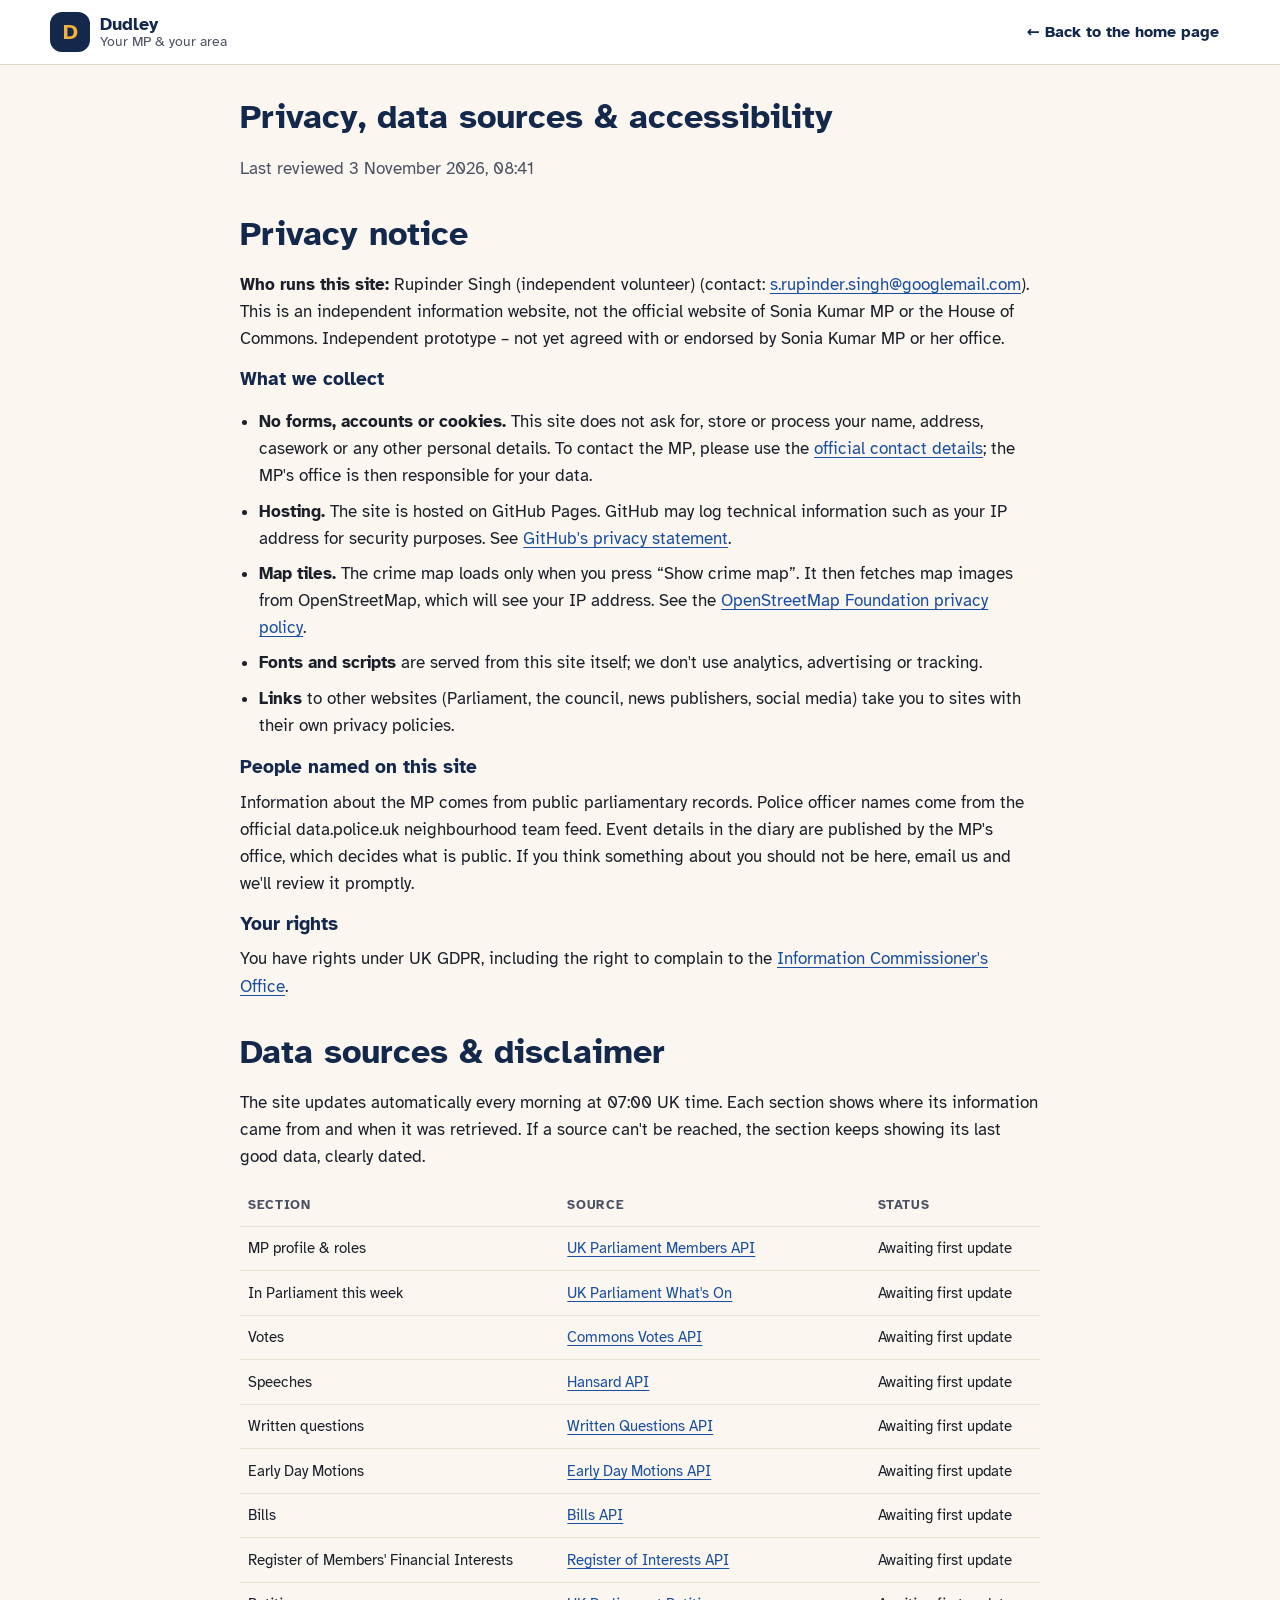
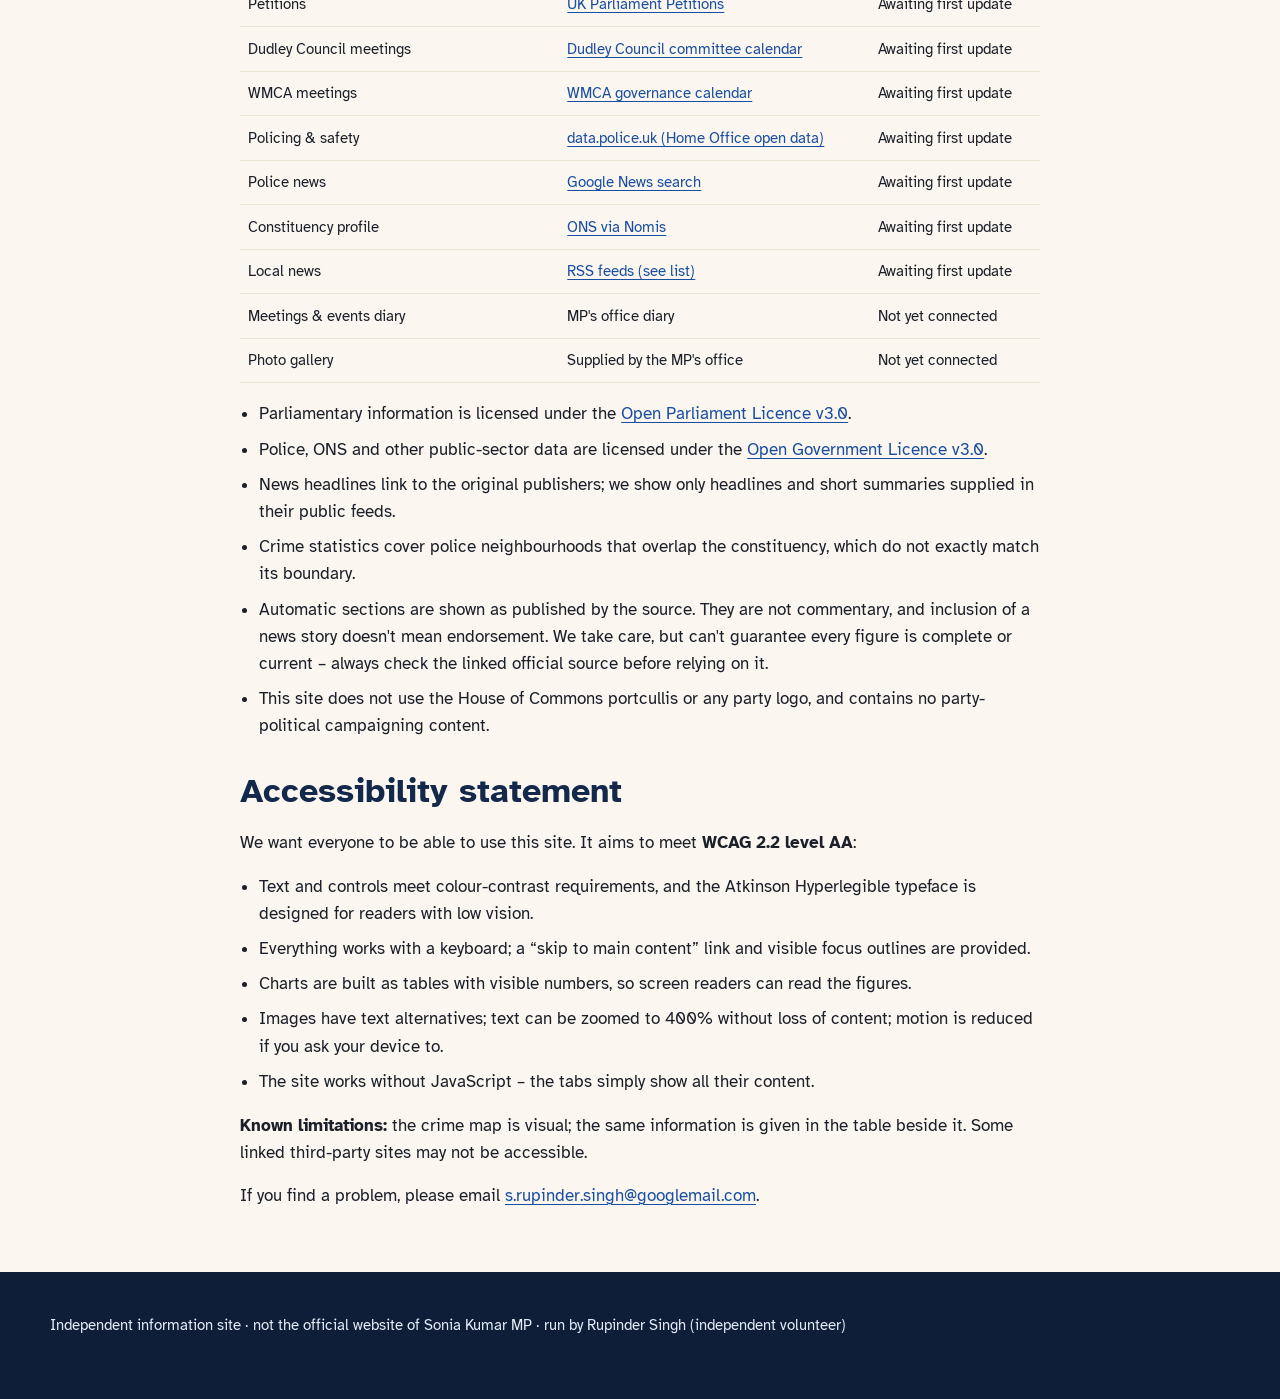
==== privacy.html @ 522f6e14 "Daily update 2026-11-03 08:41 GMT" ====
<!DOCTYPE html>
<html lang="en-GB">
<head>
<meta charset="utf-8">
<meta name="viewport" content="width=device-width, initial-scale=1">
<title>Privacy, data sources &amp; accessibility – Dudley MP Info</title>
<link rel="icon" href="assets/img/favicon.svg" type="image/svg+xml">
<link rel="stylesheet" href="assets/css/site.css">
</head>
<body>
<svg xmlns="http://www.w3.org/2000/svg" style="display:none">
  <symbol id="i-info" viewBox="0 0 24 24"><g fill="none" stroke="currentColor" stroke-width="2" stroke-linecap="round"><circle cx="12" cy="12" r="9"/><path d="M12 11v6M12 7.5v.01"/></g></symbol>
  <symbol id="i-clock" viewBox="0 0 24 24"><g fill="none" stroke="currentColor" stroke-width="2" stroke-linecap="round"><circle cx="12" cy="12" r="9"/><path d="M12 7v5l3 2"/></g></symbol>
  <symbol id="i-alert" viewBox="0 0 24 24"><g fill="none" stroke="currentColor" stroke-width="2" stroke-linecap="round" stroke-linejoin="round"><path d="M12 3 2 20h20L12 3z"/><path d="M12 10v4M12 17v.01"/></g></symbol>
  <symbol id="i-home" viewBox="0 0 24 24"><g fill="none" stroke="currentColor" stroke-width="2" stroke-linecap="round" stroke-linejoin="round"><path d="M3 11 12 4l9 7"/><path d="M5 10v10h14V10"/><path d="M10 20v-5h4v5"/></g></symbol>
  <symbol id="i-heart" viewBox="0 0 24 24"><path fill="none" stroke="currentColor" stroke-width="2" stroke-linejoin="round" d="M12 20s-7-4.4-9-9a4.8 4.8 0 0 1 9-3 4.8 4.8 0 0 1 9 3c-2 4.6-9 9-9 9z"/></symbol>
  <symbol id="i-pound" viewBox="0 0 24 24"><g fill="none" stroke="currentColor" stroke-width="2" stroke-linecap="round" stroke-linejoin="round"><path d="M16 6.5A4 4 0 0 0 9 9v10M6 19h12M6 13h8"/></g></symbol>
  <symbol id="i-people" viewBox="0 0 24 24"><g fill="none" stroke="currentColor" stroke-width="2" stroke-linecap="round"><circle cx="9" cy="8" r="3.2"/><path d="M3 20c0-3.3 2.7-6 6-6s6 2.7 6 6"/><circle cx="17" cy="9" r="2.5"/><path d="M16.5 14c2.6.3 4.5 2.6 4.5 5.5"/></g></symbol>
  <symbol id="i-calendar" viewBox="0 0 24 24"><g fill="none" stroke="currentColor" stroke-width="2" stroke-linecap="round"><rect x="3.5" y="5" width="17" height="15" rx="2"/><path d="M3.5 10h17M8 3v4M16 3v4"/></g></symbol>
  <symbol id="i-ticket" viewBox="0 0 24 24"><g fill="none" stroke="currentColor" stroke-width="2" stroke-linejoin="round"><path d="M3 8a2 2 0 0 0 0 4v0a2 2 0 0 1 0 4v2h18v-2a2 2 0 0 1 0-4 2 2 0 0 1 0-4V6H3z"/><path d="M14 6v12" stroke-dasharray="2 2"/></g></symbol>
  <symbol id="i-museum" viewBox="0 0 24 24"><g fill="none" stroke="currentColor" stroke-width="2" stroke-linecap="round" stroke-linejoin="round"><path d="M3 9 12 4l9 5M5 9v9M9.5 9v9M14.5 9v9M19 9v9M3 20h18"/></g></symbol>
  <symbol id="i-tree" viewBox="0 0 24 24"><g fill="none" stroke="currentColor" stroke-width="2" stroke-linecap="round" stroke-linejoin="round"><path d="M12 21v-6M7 15h10l-3-4h2l-4-7-4 7h2z"/></g></symbol>
  <symbol id="i-phone" viewBox="0 0 24 24"><path fill="none" stroke="currentColor" stroke-width="2" stroke-linejoin="round" d="M5 4h4l2 5-2.5 1.5a11 11 0 0 0 5 5L15 13l5 2v4a2 2 0 0 1-2 2A16 16 0 0 1 3 6a2 2 0 0 1 2-2z"/></symbol>
  <symbol id="i-mail" viewBox="0 0 24 24"><g fill="none" stroke="currentColor" stroke-width="2" stroke-linejoin="round"><rect x="3" y="5" width="18" height="14" rx="2"/><path d="m3.5 6.5 8.5 7 8.5-7"/></g></symbol>
  <symbol id="i-pin" viewBox="0 0 24 24"><g fill="none" stroke="currentColor" stroke-width="2"><path d="M12 21s-7-6.2-7-11.5a7 7 0 0 1 14 0C19 14.8 12 21 12 21z"/><circle cx="12" cy="9.5" r="2.5"/></g></symbol>
  <symbol id="i-vote" viewBox="0 0 24 24"><g fill="none" stroke="currentColor" stroke-width="2" stroke-linecap="round" stroke-linejoin="round"><path d="M4 14h16v6H4z"/><path d="M8 14V5h8v9M10 9l1.5 1.5L14 8"/></g></symbol>
  <symbol id="i-mic" viewBox="0 0 24 24"><g fill="none" stroke="currentColor" stroke-width="2" stroke-linecap="round"><rect x="9" y="3" width="6" height="11" rx="3"/><path d="M5 11a7 7 0 0 0 14 0M12 18v3"/></g></symbol>
  <symbol id="i-question" viewBox="0 0 24 24"><g fill="none" stroke="currentColor" stroke-width="2" stroke-linecap="round"><path d="M4 5h16v11H9l-5 4z" stroke-linejoin="round"/><path d="M10 8.5a2 2 0 1 1 2.5 2c-.4.2-.5.5-.5 1M12 13.5v.01"/></g></symbol>
  <symbol id="i-scroll" viewBox="0 0 24 24"><g fill="none" stroke="currentColor" stroke-width="2" stroke-linecap="round" stroke-linejoin="round"><path d="M7 4h11v13a3 3 0 0 1-3 3H6a2 2 0 0 1-2-2v-2h11v2"/><path d="M10 8h5M10 12h5"/></g></symbol>
  <symbol id="i-scale" viewBox="0 0 24 24"><g fill="none" stroke="currentColor" stroke-width="2" stroke-linecap="round" stroke-linejoin="round"><path d="M12 4v16M7 20h10M5 7h14M5 7l-3 6a3 3 0 0 0 6 0zM19 7l-3 6a3 3 0 0 0 6 0z"/></g></symbol>
  <symbol id="i-petition" viewBox="0 0 24 24"><g fill="none" stroke="currentColor" stroke-width="2" stroke-linecap="round" stroke-linejoin="round"><path d="M6 3h9l4 4v14H6z"/><path d="M9 11h7M9 15h4M14 3v4h4"/></g></symbol>
  <symbol id="i-building" viewBox="0 0 24 24"><g fill="none" stroke="currentColor" stroke-width="2" stroke-linecap="round" stroke-linejoin="round"><path d="M4 21V8l8-4 8 4v13M2 21h20M9 21v-5h6v5M8 11h.01M12 11h.01M16 11h.01"/></g></symbol>
  <symbol id="i-shield" viewBox="0 0 24 24"><g fill="none" stroke="currentColor" stroke-width="2" stroke-linejoin="round"><path d="M12 3 4 6v6c0 4.5 3.4 8 8 9 4.6-1 8-4.5 8-9V6z"/><path d="m9 12 2 2 4-4" stroke-linecap="round"/></g></symbol>
  <symbol id="i-chart" viewBox="0 0 24 24"><g fill="none" stroke="currentColor" stroke-width="2" stroke-linecap="round"><path d="M4 20h16M7 16v-5M12 16V6M17 16v-8"/></g></symbol>
  <symbol id="i-news" viewBox="0 0 24 24"><g fill="none" stroke="currentColor" stroke-width="2" stroke-linejoin="round"><path d="M4 5h13v14H6a2 2 0 0 1-2-2z"/><path d="M17 9h3v8a2 2 0 0 1-2 2M7 9h7M7 13h7M7 16h4" stroke-linecap="round"/></g></symbol>
  <symbol id="i-link" viewBox="0 0 24 24"><g fill="none" stroke="currentColor" stroke-width="2" stroke-linecap="round"><path d="M10 14a4 4 0 0 0 5.7 0l3-3a4 4 0 0 0-5.7-5.7l-1 1"/><path d="M14 10a4 4 0 0 0-5.7 0l-3 3a4 4 0 0 0 5.7 5.7l1-1"/></g></symbol>
  <symbol id="i-camera" viewBox="0 0 24 24"><g fill="none" stroke="currentColor" stroke-width="2" stroke-linejoin="round"><path d="M4 8h3l2-3h6l2 3h3v11H4z"/><circle cx="12" cy="13" r="3.5"/></g></symbol>
  <symbol id="i-ext" viewBox="0 0 24 24"><g fill="none" stroke="currentColor" stroke-width="2" stroke-linecap="round" stroke-linejoin="round"><path d="M14 4h6v6M20 4l-9 9M18 14v5H5V6h5"/></g></symbol>
  <symbol id="i-up" viewBox="0 0 24 24"><path fill="none" stroke="currentColor" stroke-width="2.5" stroke-linecap="round" stroke-linejoin="round" d="M6 14l6-6 6 6"/></symbol>
  <symbol id="i-globe" viewBox="0 0 24 24"><g fill="none" stroke="currentColor" stroke-width="2"><circle cx="12" cy="12" r="9"/><path d="M3 12h18M12 3c2.5 2.6 3.8 5.6 3.8 9s-1.3 6.4-3.8 9c-2.5-2.6-3.8-5.6-3.8-9S9.5 5.6 12 3z"/></g></symbol>
  <symbol id="i-share" viewBox="0 0 24 24"><g fill="none" stroke="currentColor" stroke-width="2" stroke-linecap="round"><circle cx="6" cy="12" r="2.5"/><circle cx="18" cy="6" r="2.5"/><circle cx="18" cy="18" r="2.5"/><path d="m8.2 10.8 7.6-3.6M8.2 13.2l7.6 3.6"/></g></symbol>
  <symbol id="i-star" viewBox="0 0 24 24"><path fill="none" stroke="currentColor" stroke-width="2" stroke-linejoin="round" d="m12 3 2.7 5.6 6.1.9-4.4 4.3 1 6.1L12 17l-5.4 2.9 1-6.1-4.4-4.3 6.1-.9z"/></symbol>
  <symbol id="i-map" viewBox="0 0 24 24"><g fill="none" stroke="currentColor" stroke-width="2" stroke-linejoin="round"><path d="M3 6l6-2 6 2 6-2v14l-6 2-6-2-6 2z"/><path d="M9 4v14M15 6v14"/></g></symbol>
  <symbol id="i-search" viewBox="0 0 24 24"><g fill="none" stroke="currentColor" stroke-width="2" stroke-linecap="round"><circle cx="11" cy="11" r="6.5"/><path d="m16 16 4.5 4.5"/></g></symbol>
</svg><a class="skip" href="#main">Skip to main content</a>
<header class="top"><div class="wrap top-in">
  <a class="brand" href="index.html"><span class="brand-mark" aria-hidden="true">D</span><span class="brand-txt"><span class="brand-1">Dudley</span><span class="brand-2">Your MP &amp; your area</span></span></a>
  <nav aria-label="Main"><ul class="nav-list nav-static"><li><a href="index.html">← Back to the home page</a></li></ul></nav>
</div></header>
<main id="main" class="wrap prose" tabindex="-1">
<h1>Privacy, data sources &amp; accessibility</h1>
<p class="muted">Last reviewed 3 November 2026, 08:41</p>

<h2 id="privacy">Privacy notice</h2>
<p><strong>Who runs this site:</strong> Rupinder Singh (independent volunteer) (contact: <a href="mailto:s.rupinder.singh@googlemail.com">s.rupinder.singh@googlemail.com</a>). This is an independent information website, not the official website of Sonia Kumar MP or the House of Commons. Independent prototype – not yet agreed with or endorsed by Sonia Kumar MP or her office.</p>
<h3>What we collect</h3>
<ul>
  <li><strong>No forms, accounts or cookies.</strong> This site does not ask for, store or process your name, address, casework or any other personal details. To contact the MP, please use the <a href="https://members.parliament.uk/member/5274/contact">official contact details</a>; the MP's office is then responsible for your data.</li>
  <li><strong>Hosting.</strong> The site is hosted on GitHub Pages. GitHub may log technical information such as your IP address for security purposes. See <a href="https://docs.github.com/en/site-policy/privacy-policies/github-general-privacy-statement">GitHub's privacy statement</a>.</li>
  <li><strong>Map tiles.</strong> The crime map loads only when you press “Show crime map”. It then fetches map images from OpenStreetMap, which will see your IP address. See the <a href="https://osmfoundation.org/wiki/Privacy_Policy">OpenStreetMap Foundation privacy policy</a>.</li>
  <li><strong>Fonts and scripts</strong> are served from this site itself; we don't use analytics, advertising or tracking.</li>
  <li><strong>Links</strong> to other websites (Parliament, the council, news publishers, social media) take you to sites with their own privacy policies.</li>
</ul>
<h3>People named on this site</h3>
<p>Information about the MP comes from public parliamentary records. Police officer names come from the official data.police.uk neighbourhood team feed. Event details in the diary are published by the MP's office, which decides what is public. If you think something about you should not be here, email us and we'll review it promptly.</p>
<h3>Your rights</h3>
<p>You have rights under UK GDPR, including the right to complain to the <a href="https://ico.org.uk/make-a-complaint/">Information Commissioner's Office</a>.</p>

<h2 id="sources">Data sources &amp; disclaimer</h2>
<p>The site updates automatically every morning at 07:00 UK time. Each section shows where its information came from and when it was retrieved. If a source can't be reached, the section keeps showing its last good data, clearly dated.</p>
<div class="tbl-wrap"><table class="tbl">
  <thead><tr><th scope="col">Section</th><th scope="col">Source</th><th scope="col">Status</th></tr></thead>
  <tbody>
    <tr><td>MP profile &amp; roles</td><td><a href="https://members.parliament.uk/member/5274">UK Parliament Members API</a></td>
    <td>Awaiting first update</td></tr>
    <tr><td>In Parliament this week</td><td><a href="https://whatson.parliament.uk/commons/">UK Parliament What&#39;s On</a></td>
    <td>Awaiting first update</td></tr>
    <tr><td>Votes</td><td><a href="https://members.parliament.uk/member/5274/voting">Commons Votes API</a></td>
    <td>Awaiting first update</td></tr>
    <tr><td>Speeches</td><td><a href="https://hansard.parliament.uk/search/MemberContributions?memberId=5274">Hansard API</a></td>
    <td>Awaiting first update</td></tr>
    <tr><td>Written questions</td><td><a href="https://questions-statements.parliament.uk/written-questions?AskingMemberId=5274">Written Questions API</a></td>
    <td>Awaiting first update</td></tr>
    <tr><td>Early Day Motions</td><td><a href="https://edm.parliament.uk/member/5274">Early Day Motions API</a></td>
    <td>Awaiting first update</td></tr>
    <tr><td>Bills</td><td><a href="https://bills.parliament.uk/?SponsorMemberId=5274">Bills API</a></td>
    <td>Awaiting first update</td></tr>
    <tr><td>Register of Members&#39; Financial Interests</td><td><a href="https://members.parliament.uk/member/5274/registeredinterests">Register of Interests API</a></td>
    <td>Awaiting first update</td></tr>
    <tr><td>Petitions</td><td><a href="https://petition.parliament.uk/petitions">UK Parliament Petitions</a></td>
    <td>Awaiting first update</td></tr>
    <tr><td>Dudley Council meetings</td><td><a href="https://www.dudley.gov.uk/council-community/council-meetings/">Dudley Council committee calendar</a></td>
    <td>Awaiting first update</td></tr>
    <tr><td>WMCA meetings</td><td><a href="https://governance.wmca.org.uk/mgCalendarMonthView.aspx">WMCA governance calendar</a></td>
    <td>Awaiting first update</td></tr>
    <tr><td>Policing &amp; safety</td><td><a href="https://www.police.uk/pu/your-area/west-midlands-police/">data.police.uk (Home Office open data)</a></td>
    <td>Awaiting first update</td></tr>
    <tr><td>Police news</td><td><a href="https://news.google.com/">Google News search</a></td>
    <td>Awaiting first update</td></tr>
    <tr><td>Constituency profile</td><td><a href="https://www.nomisweb.co.uk/">ONS via Nomis</a></td>
    <td>Awaiting first update</td></tr>
    <tr><td>Local news</td><td><a href="https://news.google.com/">RSS feeds (see list)</a></td>
    <td>Awaiting first update</td></tr>
    <tr><td>Meetings &amp; events diary</td><td>MP&#39;s office diary</td>
    <td>Not yet connected</td></tr>
    <tr><td>Photo gallery</td><td>Supplied by the MP&#39;s office</td>
    <td>Not yet connected</td></tr>
  </tbody>
</table></div>
<ul>
  <li>Parliamentary information is licensed under the <a href="https://www.parliament.uk/site-information/copyright-parliament/open-parliament-licence/">Open Parliament Licence v3.0</a>.</li>
  <li>Police, ONS and other public-sector data are licensed under the <a href="https://www.nationalarchives.gov.uk/doc/open-government-licence/version/3/">Open Government Licence v3.0</a>.</li>
  <li>News headlines link to the original publishers; we show only headlines and short summaries supplied in their public feeds.</li>
  <li>Crime statistics cover police neighbourhoods that overlap the constituency, which do not exactly match its boundary.</li>
  <li>Automatic sections are shown as published by the source. They are not commentary, and inclusion of a news story doesn't mean endorsement. We take care, but can't guarantee every figure is complete or current – always check the linked official source before relying on it.</li>
  <li>This site does not use the House of Commons portcullis or any party logo, and contains no party-political campaigning content.</li>
</ul>

<h2 id="accessibility">Accessibility statement</h2>
<p>We want everyone to be able to use this site. It aims to meet <strong>WCAG 2.2 level AA</strong>:</p>
<ul>
  <li>Text and controls meet colour-contrast requirements, and the Atkinson Hyperlegible typeface is designed for readers with low vision.</li>
  <li>Everything works with a keyboard; a “skip to main content” link and visible focus outlines are provided.</li>
  <li>Charts are built as tables with visible numbers, so screen readers can read the figures.</li>
  <li>Images have text alternatives; text can be zoomed to 400% without loss of content; motion is reduced if you ask your device to.</li>
  <li>The site works without JavaScript – the tabs simply show all their content.</li>
</ul>
<p><strong>Known limitations:</strong> the crime map is visual; the same information is given in the table beside it. Some linked third-party sites may not be accessible.</p>
<p>If you find a problem, please email <a href="mailto:s.rupinder.singh@googlemail.com">s.rupinder.singh@googlemail.com</a>.</p>
</main>
<footer class="foot"><div class="wrap"><p class="small">Independent information site · not the official website of Sonia Kumar MP · run by Rupinder Singh (independent volunteer)</p></div></footer>
</body>
</html>
---- assets/css/site.css ----
/* Dudley MP information site – mobile-first, WCAG 2.2 AA */
@font-face { font-family: "Atkinson Hyperlegible"; font-weight: 400; font-display: swap;
  src: url("../fonts/atkinson-hyperlegible-latin-400-normal.woff2") format("woff2"); }
@font-face { font-family: "Atkinson Hyperlegible"; font-weight: 700; font-display: swap;
  src: url("../fonts/atkinson-hyperlegible-latin-700-normal.woff2") format("woff2"); }

:root {
  --navy: #14284b; --navy-2: #1d3a6b; --ink: #1b1f2a; --muted: #4c5263;
  --cream: #fbf7f0; --sand: #f3eadb; --paper: #ffffff; --line: #e2d9c8;
  --gold: #f2b13c; --gold-d: #8a5a00; --teal: #0b6b6b; --link: #1a4ea0;
  --series-1: #2a78d6; --series-2: #eb6834;
  --r: 16px; --shadow: 0 1px 2px rgba(20,40,75,.06), 0 6px 20px rgba(20,40,75,.07);
  --font: "Atkinson Hyperlegible", system-ui, -apple-system, "Segoe UI", Roboto, Arial, sans-serif;
}
*, *::before, *::after { box-sizing: border-box; }
html { scroll-behavior: smooth; scroll-padding-top: 5rem; -webkit-text-size-adjust: 100%; }
@media (prefers-reduced-motion: reduce) { html { scroll-behavior: auto; } * { transition: none !important; animation: none !important; } }
body { margin: 0; font-family: var(--font); font-size: 1.0625rem; line-height: 1.6; color: var(--ink); background: var(--cream); }
img { max-width: 100%; height: auto; display: block; }
a { color: var(--link); text-underline-offset: .18em; text-decoration-thickness: .08em; }
a:hover { text-decoration-thickness: .16em; }
:focus-visible { outline: 3px solid var(--gold-d); outline-offset: 3px; border-radius: 4px; }
.on-dark :focus-visible, .band-parl :focus-visible, .hero :focus-visible, .foot :focus-visible { outline-color: var(--gold); }
h1, h2, h3, h4 { line-height: 1.2; margin: 0 0 .5em; color: var(--navy); }
h2 { font-size: clamp(1.5rem, 1.1rem + 1.6vw, 2.1rem); }
h3 { font-size: 1.2rem; } h4 { font-size: 1.05rem; }
p { margin: 0 0 .9em; }
.wrap { width: min(1180px, 100% - 2rem); margin-inline: auto; }
.visually-hidden { position: absolute !important; width: 1px; height: 1px; overflow: hidden; clip: rect(0 0 0 0); white-space: nowrap; }
.skip { position: absolute; left: 1rem; top: -4rem; z-index: 100; background: var(--gold); color: var(--navy); padding: .7rem 1rem; border-radius: 8px; font-weight: 700; }
.skip:focus { top: 1rem; }
.muted { color: var(--muted); } .small { font-size: .92rem; } .nw { white-space: nowrap; }
.ico { width: 1.25em; height: 1.25em; vertical-align: -.25em; flex: none; }
.ico-sm { width: 1.05em; height: 1.05em; } .ico-xs { width: .85em; height: .85em; vertical-align: -.1em; }

/* Ribbon + header */
.ribbon { background: var(--sand); color: var(--ink); font-size: .9rem; border-bottom: 1px solid var(--line); }
.ribbon .wrap { display: flex; gap: .5rem; align-items: flex-start; padding: .45rem 0; }
.top { position: sticky; top: 0; z-index: 50; background: rgba(255,255,255,.96); backdrop-filter: blur(8px); border-bottom: 1px solid var(--line); }
.top-in { display: flex; align-items: center; justify-content: space-between; gap: 1rem; min-height: 4rem; }
.brand { display: flex; align-items: center; gap: .6rem; text-decoration: none; color: var(--navy); }
.brand-mark { display: grid; place-items: center; width: 2.5rem; height: 2.5rem; border-radius: 12px; background: var(--navy); color: var(--gold); font-weight: 700; font-size: 1.35rem; }
.brand-txt { display: flex; flex-direction: column; line-height: 1.1; }
.brand-1 { font-weight: 700; font-size: 1.15rem; } .brand-2 { font-size: .85rem; color: var(--muted); }
.nav-toggle { font: inherit; font-weight: 700; background: var(--navy); color: #fff; border: 0; border-radius: 10px; padding: .6rem 1rem; min-height: 44px; cursor: pointer; }
.nav-list { list-style: none; margin: 0; padding: 0; display: none; }
.nav-list.open { display: grid; position: absolute; left: 0; right: 0; top: 100%; background: #fff; padding: .5rem 1rem 1rem; border-bottom: 1px solid var(--line); box-shadow: var(--shadow); }
.nav-list a { display: block; padding: .7rem .6rem; text-decoration: none; color: var(--navy); font-weight: 700; border-radius: 8px; }
.nav-list a:hover { background: var(--sand); }
.nav-static { display: flex; }
.no-js .nav-list { display: flex; flex-wrap: wrap; }
@media (min-width: 1000px) {
  .nav-toggle { display: none; }
  .nav-list { display: flex; gap: .15rem; }
  .nav-list a { padding: .55rem .7rem; font-size: .97rem; }
}

/* Hero */
.hero { position: relative; background: linear-gradient(160deg, #14284b 0%, #1d3a6b 55%, #24508a 100%); color: #fff; overflow: hidden; }
.hero-art { position: absolute; inset: auto 0 0 0; height: 46%; background: url("../img/hero.svg") bottom center / cover no-repeat; opacity: .9; pointer-events: none; }
.hero-in { position: relative; display: grid; gap: 1.6rem; padding: 2.4rem 0 9rem; align-items: center; }
.hero h1 { color: #fff; font-size: clamp(2.1rem, 1.4rem + 3.4vw, 3.6rem); margin-bottom: .4rem; }
.hero h1 span { display: block; font-size: .5em; color: var(--gold); margin-top: .35rem; }
.hello { color: #dbe6f7; font-size: 1.05rem; margin: 0 0 .3rem; }
.lede { font-size: 1.15rem; max-width: 40rem; color: #eef3fb; }
.chips { list-style: none; padding: 0; margin: 0 0 1rem; display: flex; flex-wrap: wrap; gap: .5rem; }
.chips li { background: rgba(255,255,255,.14); border: 1px solid rgba(255,255,255,.28); padding: .25rem .8rem; border-radius: 999px; font-size: .95rem; }
.cta { display: flex; flex-wrap: wrap; gap: .75rem; margin: 1.3rem 0 1rem; }
.updated { font-size: .9rem; color: #dbe6f7; display: flex; gap: .4rem; align-items: center; }
.hero-photo { justify-self: center; }
.hero-photo img, .photo-ph { width: min(62vw, 300px); aspect-ratio: 1; border-radius: 50%; object-fit: cover; border: 6px solid var(--gold); box-shadow: 0 0 0 10px rgba(255,255,255,.12), 0 20px 50px rgba(0,0,0,.35); }
.photo-ph { display: grid; place-items: center; background: radial-gradient(circle at 30% 25%, #fff3d6 0%, #f2b13c 45%, #c98a16 100%); }
.photo-ph span { font-size: 5.5rem; font-weight: 700; color: var(--navy); letter-spacing: .02em; }
.credit { font-size: .8rem; color: #dbe6f7; text-align: center; margin-top: .6rem; }
@media (min-width: 820px) { .hero-in { grid-template-columns: 340px 1fr; padding: 3.5rem 0 10rem; } .hero-photo { order: 0; } }

/* Buttons */
.btn { display: inline-flex; align-items: center; justify-content: center; gap: .5rem; min-height: 48px; padding: .7rem 1.2rem; border-radius: 12px; font-weight: 700; text-decoration: none; border: 2px solid transparent; font: inherit; font-weight: 700; cursor: pointer; }
.btn-gold { background: var(--gold); color: var(--navy); }
.btn-gold:hover { background: #ffc85c; }
.btn-ghost { color: #fff; border-color: rgba(255,255,255,.7); }
.btn-ghost:hover { background: rgba(255,255,255,.12); }
.btn-navy { background: var(--navy); color: #fff; }
.btn-navy:hover { background: var(--navy-2); }
.btn-block { width: 100%; justify-content: flex-start; }

/* Quick tiles */
.quick { margin-top: -6rem; position: relative; z-index: 2; }
.center-h { text-align: center; background: var(--paper); display: table; margin: 0 auto 1.1rem; padding: .5rem 1.4rem; border-radius: 999px; box-shadow: var(--shadow); font-size: clamp(1.2rem, 1rem + 1vw, 1.6rem); }
.tiles { list-style: none; padding: 0; margin: 0; display: grid; grid-template-columns: repeat(2, 1fr); gap: .8rem; }
@media (min-width: 640px) { .tiles { grid-template-columns: repeat(3, 1fr); } }
@media (min-width: 1000px) { .tiles { grid-template-columns: repeat(6, 1fr); } }
.tile { display: flex; flex-direction: column; gap: .2rem; height: 100%; padding: 1rem; border-radius: var(--r); background: var(--paper); text-decoration: none; color: var(--ink); box-shadow: var(--shadow); border: 1px solid var(--line); transition: transform .15s ease, box-shadow .15s ease; }
.tile:hover { transform: translateY(-3px); box-shadow: 0 10px 28px rgba(20,40,75,.14); }
.tile-ico { display: grid; place-items: center; width: 2.8rem; height: 2.8rem; border-radius: 12px; margin-bottom: .35rem; }
.tile-ico .ico { width: 1.5rem; height: 1.5rem; }
.tile-t { font-weight: 700; color: var(--navy); line-height: 1.25; }
.tile-s { font-size: .88rem; color: var(--muted); line-height: 1.35; }
.t1 .tile-ico { background: #fde7c2; color: #7a4a00; } .t2 .tile-ico { background: #dcecff; color: #1a4ea0; }
.t3 .tile-ico { background: #d9f2ea; color: #0b5e4a; } .t4 .tile-ico { background: #f6dfe9; color: #8d2350; }
.t5 .tile-ico { background: #e7e2fb; color: #4a37a6; } .t6 .tile-ico { background: #e3ecd9; color: #3c5a17; }
.t7 .tile-ico { background: #dde3f0; color: #14284b; } .t8 .tile-ico { background: #fbe1d5; color: #9a3412; }
.t9 .tile-ico { background: #e0f0f5; color: #0b5870; } .t10 .tile-ico { background: #fff0c9; color: #7a5300; }
.t11 .tile-ico { background: #fde0e0; color: #9b1c1c; } .t12 .tile-ico { background: #e6e9ee; color: #333c4e; }

/* Glance */
.glance { margin: 2.4rem 0 0; }
.stats { list-style: none; padding: 0; margin: 0; display: grid; grid-template-columns: repeat(2, 1fr); gap: .8rem; }
@media (min-width: 820px) { .stats { grid-template-columns: repeat(4, 1fr); } }
.stats li { background: var(--navy); color: #fff; border-radius: var(--r); padding: 1.1rem 1.2rem; }
.stat-n { display: block; font-size: clamp(1.9rem, 1.5rem + 1.6vw, 2.6rem); font-weight: 700; color: var(--gold); line-height: 1.1; }
.stat-l { font-size: .95rem; color: #e3ebf7; }
.glance-src { font-size: .9rem; color: var(--muted); margin-top: .6rem; }

/* Sections */
.sec { padding: 2.6rem 0; }
.band { padding: .2rem 0; }
.band-warm { background: var(--sand); }
.band-soft { background: #eef2f7; }
.band-parl { background: linear-gradient(180deg, #102342, #14284b); color: #fff; }
.sec-head { display: flex; gap: .9rem; align-items: center; margin-bottom: 1.3rem; }
.sec-head h2 { margin: 0; }
.sec-ico { display: grid; place-items: center; flex: none; width: 3.1rem; height: 3.1rem; border-radius: 14px; background: var(--gold); color: var(--navy); }
.sec-ico .ico { width: 1.6rem; height: 1.6rem; }
.kicker { margin: 0 0 .1rem; text-transform: uppercase; letter-spacing: .08em; font-size: .8rem; font-weight: 700; color: var(--gold-d); }
.on-dark h2 { color: #fff; } .on-dark .kicker { color: var(--gold); }
.on-dark-p { color: #dbe6f7; max-width: 46rem; }
.sub-h { margin-top: 1.8rem; }
.grid-2, .grid-3 { display: grid; gap: 1rem; }
@media (min-width: 820px) { .grid-2 { grid-template-columns: 1fr 1fr; } .grid-3 { grid-template-columns: repeat(3, 1fr); } }
.card { background: var(--paper); border: 1px solid var(--line); border-radius: var(--r); padding: 1.3rem; box-shadow: var(--shadow); color: var(--ink); }
.card h3 { display: flex; gap: .5rem; align-items: center; }
.card-note { background: #fffaf0; }
.big { font-size: 1.2rem; font-weight: 700; color: var(--navy); }
.lbl { font-size: .8rem; text-transform: uppercase; letter-spacing: .07em; font-weight: 700; color: var(--muted); margin-bottom: .3rem; }
.hero-n { font-size: 2.2rem; font-weight: 700; color: var(--navy); line-height: 1.1; margin: .2rem 0 .6rem; }
.hero-n small { font-size: .95rem; color: var(--muted); font-weight: 400; }
.src { display: flex; gap: .4rem; align-items: flex-start; font-size: .85rem; color: var(--muted); margin: 1rem 0 0; }
.band-parl > .wrap > .src { color: #dbe6f7; }
.notice { display: flex; gap: .5rem; font-size: .92rem; background: #eef2f7; border-left: 4px solid var(--navy-2); padding: .6rem .8rem; border-radius: 8px; margin: .6rem 0 0; }
.notice-warn { background: #fff4dc; border-left-color: var(--gold-d); }
.empty { color: var(--muted); font-style: italic; background: #f7f4ee; padding: .8rem 1rem; border-radius: 10px; }
.tag { display: inline-block; font-size: .78rem; font-weight: 700; padding: .1rem .55rem; border-radius: 999px; background: #e6ebf3; color: var(--navy); vertical-align: .1em; }
.tag-gold { background: #fde7c2; color: #6b4300; }
.facts { display: grid; gap: .4rem; margin: 1rem 0; }
.facts div { display: grid; grid-template-columns: 8rem 1fr; gap: .5rem; border-bottom: 1px dashed var(--line); padding-bottom: .35rem; }
.facts dt { font-weight: 700; color: var(--muted); } .facts dd { margin: 0; }
.roles, .plain { list-style: none; padding: 0; margin: 0 0 1rem; }
.roles li, .plain li { padding: .45rem 0; border-bottom: 1px solid #efe8da; }
.ticks { padding-left: 1.2rem; } .ticks li { margin-bottom: .55rem; }
details.more { margin: .6rem 0; }
details.more summary { cursor: pointer; font-weight: 700; color: var(--link); padding: .35rem 0; min-height: 44px; display: flex; align-items: center; }

/* Follow */
.follow { margin-top: 1.6rem; }
.follow-list { list-style: none; padding: 0; margin: 0; display: grid; grid-template-columns: repeat(auto-fit, minmax(180px, 1fr)); gap: .7rem; }
.follow-list a { display: flex; gap: .7rem; align-items: center; background: var(--navy); color: #fff; text-decoration: none; padding: .85rem 1rem; border-radius: 14px; min-height: 56px; }
.follow-list a:hover { background: var(--navy-2); }
.follow-list .ico { color: var(--gold); width: 1.5rem; height: 1.5rem; }
.follow-list span { display: flex; flex-direction: column; font-weight: 700; line-height: 1.2; }
.follow-list small { font-weight: 400; color: #dbe6f7; }

/* Diary */
.seg { display: inline-flex; background: #e9e2d4; border-radius: 12px; padding: .25rem; margin-bottom: 1rem; }
.seg-btn { font: inherit; font-weight: 700; border: 0; background: transparent; padding: .55rem 1rem; border-radius: 9px; cursor: pointer; min-height: 44px; color: var(--navy); }
.seg-btn[aria-pressed="true"] { background: var(--navy); color: #fff; }
.events { list-style: none; padding: 0; margin: 0; display: grid; gap: .8rem; }
@media (min-width: 820px) { .events { grid-template-columns: 1fr 1fr; } }
.event { display: flex; gap: 1rem; background: var(--paper); border: 1px solid var(--line); border-radius: var(--r); padding: 1rem; box-shadow: var(--shadow); border-left: 6px solid var(--series-1); }
.cat-surgery { border-left-color: var(--gold); } .cat-coffee-morning { border-left-color: #b45309; } .cat-visit { border-left-color: var(--teal); }
.ev-date { flex: none; width: 4.2rem; text-align: center; background: var(--navy); color: #fff; border-radius: 12px; padding: .4rem 0; line-height: 1.15; }
.ev-date strong { display: block; font-size: 1.7rem; color: var(--gold); }
.ev-date span { font-size: .8rem; text-transform: uppercase; letter-spacing: .05em; }
.ev-cat { font-size: .8rem; font-weight: 700; text-transform: uppercase; letter-spacing: .06em; color: var(--gold-d); margin: 0; }
.ev-body h3 { margin: .1rem 0 .3rem; font-size: 1.12rem; }
.ev-meta { color: var(--muted); font-size: .95rem; }
.past-list { padding-left: 1.2rem; }
.card-soon { border: 2px dashed #d6c7a8; background: #fffdf8; }
.soon-t { font-size: 1.25rem; font-weight: 700; color: var(--navy); display: flex; gap: .5rem; align-items: center; }

/* Tabs */
.tablist { display: flex; gap: .4rem; overflow-x: auto; padding-bottom: .6rem; scrollbar-width: thin; }
.tablist [role="tab"] { font: inherit; font-weight: 700; flex: none; display: inline-flex; gap: .4rem; align-items: center; padding: .65rem 1rem; border-radius: 12px; border: 2px solid rgba(255,255,255,.35); background: transparent; color: #fff; cursor: pointer; min-height: 48px; }
.tablist [role="tab"][aria-selected="true"] { background: var(--gold); color: var(--navy); border-color: var(--gold); }
.tabpanel { margin-top: .4rem; }
.tabpanel .src { color: var(--muted); }
.no-js .tablist { display: none; } .no-js .tabpanel { margin-bottom: 1rem; }
.day-h { margin-top: 1rem; color: var(--gold-d); }
.bus { list-style: none; padding: 0; margin: 0; }
.bus li { display: flex; gap: .8rem; padding: .5rem 0; border-bottom: 1px solid #efe8da; }
.bus .t { flex: none; width: 3.2rem; font-weight: 700; color: var(--navy); }
.meter { margin-bottom: .6rem; }
.meter-bar { height: 14px; background: #e6ebf3; border-radius: 999px; overflow: hidden; }
.meter-bar span { display: block; height: 100%; background: var(--series-1); border-radius: 999px; }
.meter p { margin: .5rem 0 0; }
.tbl-wrap { overflow-x: auto; }
.tbl { width: 100%; border-collapse: collapse; font-size: .95rem; }
.tbl th, .tbl td { text-align: left; padding: .6rem .5rem; border-bottom: 1px solid #ece4d4; vertical-align: top; }
.tbl thead th { font-size: .82rem; text-transform: uppercase; letter-spacing: .05em; color: var(--muted); }
.r { text-align: right !important; }
.vote { display: inline-block; font-weight: 700; padding: .1rem .6rem; border-radius: 999px; font-size: .85rem; border: 2px solid; }
.vote-aye { color: #0b5e4a; border-color: #0b5e4a; } .vote-no { color: #8d2350; border-color: #8d2350; } .vote-teller { color: var(--navy); border-color: var(--navy); }
.feed { list-style: none; padding: 0; margin: 0; }
.feed li { padding: .9rem 0; border-bottom: 1px solid #efe8da; }
.feed h4 { margin: .15rem 0 .35rem; } .feed h4 a { color: var(--navy); }
.feed-meta { font-size: .85rem; color: var(--muted); margin: 0; }

/* Petitions */
.pet { padding-left: 1.4rem; margin: 0; }
.pet li { margin-bottom: 1rem; }
.pet-bar { height: 8px; background: #eef1f6; border-radius: 999px; margin: .35rem 0 .25rem; }
.pet-bar span { display: block; height: 100%; background: var(--series-1); border-radius: 999px; }

/* Meetings */
.meet { list-style: none; padding: 0; margin: 0 0 1rem; }
.meet li { display: grid; grid-template-columns: 6.2rem 1fr; gap: .6rem; padding: .55rem 0; border-bottom: 1px solid #efe8da; }
.meet-d { font-weight: 700; color: var(--navy); font-size: .92rem; line-height: 1.3; }
.meet-d small { font-weight: 400; color: var(--muted); }

/* Safety & charts */
.callout { display: flex; gap: .8rem; align-items: flex-start; background: #fff4dc; border: 1px solid #f0d49b; border-radius: var(--r); padding: 1rem 1.2rem; margin-bottom: 1rem; }
.callout p { margin: 0; } .callout .ico { color: var(--gold-d); width: 1.6rem; height: 1.6rem; }
.bars, .hbars { width: 100%; border-collapse: separate; border-spacing: 0 6px; }
.bars th { text-align: left; font-weight: 400; font-size: .92rem; padding-right: .6rem; width: 45%; }
.bars td { white-space: nowrap; }
.bar, .hb { display: inline-block; height: 14px; background: var(--series-1); border-radius: 0 4px 4px 0; vertical-align: middle; min-width: 2px; }
.bar-v, .hb-v { font-size: .88rem; font-weight: 700; margin-left: .4rem; vertical-align: middle; }
.cols { display: flex; align-items: flex-end; gap: 6px; height: 190px; padding-top: 1.4rem; border-bottom: 1px solid #c9cfda; }
.col { flex: 1; height: 100%; display: flex; flex-direction: column; justify-content: flex-end; align-items: center; position: relative; }
.col-b { width: 70%; max-width: 46px; background: var(--series-1); border-radius: 4px 4px 0 0; }
.col-v { font-size: .8rem; font-weight: 700; margin-bottom: .2rem; }
.col-l { position: absolute; bottom: -1.5rem; font-size: .8rem; color: var(--muted); }
.map-box { margin-top: 2.4rem; }
.map { height: 380px; border-radius: 12px; margin-top: .8rem; border: 1px solid var(--line); }
.team h4 { color: var(--navy); }
.stat-cards { list-style: none; padding: 0; margin: 0 0 1rem; display: grid; gap: 1rem; grid-template-columns: repeat(auto-fill, minmax(230px, 1fr)); }
.chart figcaption { display: flex; flex-direction: column; margin-bottom: .4rem; }
.chart figcaption strong { color: var(--navy); font-size: 1.1rem; }
figure { margin: 0; }
.legend { font-size: .88rem; display: flex; gap: .4rem; align-items: center; flex-wrap: wrap; color: var(--muted); }
.sw { display: inline-block; width: 14px; height: 14px; border-radius: 3px; } .sw-1 { background: var(--series-1); } .sw-2 { background: var(--series-2); margin-left: .6rem; }
.hbars th { text-align: left; font-weight: 400; font-size: .92rem; width: 36%; padding: .35rem .5rem .35rem 0; vertical-align: middle; }
.hbars td { white-space: nowrap; padding: .35rem 0; }
.hb-row { display: flex; align-items: center; margin: 2px 0; }
.hb { height: 12px; }
.hb-2 { background: var(--series-2); }

/* News */
.news-cards { list-style: none; padding: 0; margin: 0; display: grid; gap: 1rem; grid-template-columns: repeat(auto-fill, minmax(260px, 1fr)); }
.news-card h3 { font-size: 1.08rem; display: block; } .news-card h3 a { color: var(--navy); }
.news-lead { background: var(--navy); border-color: var(--navy); }
.news-lead h3 a { color: #fff; } .news-lead .feed-meta, .news-lead .small { color: #dbe6f7; }
.news-lead :focus-visible { outline-color: var(--gold); }
@media (min-width: 820px) { .news-lead { grid-column: span 2; } .news-lead h3 { font-size: 1.4rem; } }
.news-list { padding-left: 1.2rem; } .news-list li { margin-bottom: .5rem; }

/* Gallery */
.gallery { list-style: none; padding: 0; margin: 0; columns: 2 220px; column-gap: 1rem; }
.gallery li { break-inside: avoid; margin-bottom: 1rem; }
.gallery figure { background: #fff; border-radius: var(--r); overflow: hidden; box-shadow: var(--shadow); }
.g-open { display: block; padding: 0; border: 0; background: none; cursor: zoom-in; width: 100%; }
.gallery figcaption { padding: .6rem .8rem; font-size: .92rem; }
#lightbox { border: 0; border-radius: 16px; padding: 1rem; max-width: min(92vw, 1000px); }
#lightbox::backdrop { background: rgba(10,20,40,.8); }
#lightbox img { max-height: 75vh; margin: auto; border-radius: 8px; }
.lb-close { float: right; font-size: 2rem; line-height: 1; border: 0; background: none; cursor: pointer; min-width: 44px; min-height: 44px; }
.gallery-soon { display: grid; gap: 1rem; }
@media (min-width: 820px) { .gallery-soon { grid-template-columns: 1.2fr 1fr; align-items: center; } }
.ph-grid { display: grid; grid-template-columns: repeat(3, 1fr); gap: .6rem; }
.ph { aspect-ratio: 4/3; border-radius: 14px; background-size: cover; }
.ph-0 { background: linear-gradient(135deg, #f2b13c, #f7d48a); } .ph-1 { background: linear-gradient(135deg, #1d3a6b, #2a78d6); }
.ph-2 { background: linear-gradient(135deg, #0b6b6b, #5cc3b0); } .ph-3 { background: linear-gradient(135deg, #b45309, #f59e60); }
.ph-4 { background: linear-gradient(135deg, #6b4fd1, #b9a8f5); } .ph-5 { background: linear-gradient(135deg, #3c5a17, #9cc46b); }

/* Events + help */
.link-cards { list-style: none; padding: 0; margin: 0; display: grid; gap: .8rem; grid-template-columns: repeat(auto-fill, minmax(240px, 1fr)); }
.link-card { display: flex; gap: .8rem; align-items: flex-start; text-decoration: none; height: 100%; }
.link-card .ico { width: 1.8rem; height: 1.8rem; color: var(--teal); }
.link-card span { display: flex; flex-direction: column; } .link-card strong { color: var(--navy); } .link-card small { color: var(--muted); font-size: .9rem; }
.link-card:hover { border-color: var(--teal); }
.help-grid { display: grid; gap: 1rem; grid-template-columns: repeat(auto-fill, minmax(270px, 1fr)); }
.help-card h3 .ico { color: var(--teal); }
.help-urgent { border: 2px solid #c2410c; } .help-urgent h3 .ico { color: #c2410c; }
.newsletter { margin-top: 1rem; }

/* Footer */
.foot { background: #0f1e38; color: #e3ebf7; padding: 2.6rem 0 3rem; margin-top: 0; position: relative; }
.foot h2 { color: #fff; font-size: 1.2rem; }
.foot a { color: #ffd27a; }
.foot-grid { display: grid; gap: 2rem; }
@media (min-width: 900px) { .foot-grid { grid-template-columns: 1.3fr 1fr 1fr; } }
.status-list { list-style: none; padding: 0; margin: 0; font-size: .88rem; }
.status-list li { padding: .2rem 0; }
.dot { display: inline-block; width: .65rem; height: .65rem; border-radius: 50%; margin-right: .45rem; background: #9aa6bb; }
.dot-ok { background: #4ade80; } .dot-stale { background: var(--gold); } .dot-pending { background: #9aa6bb; } .dot-not-configured { background: #9aa6bb; }
.to-top { position: fixed; right: 1rem; bottom: 1rem; width: 48px; height: 48px; display: grid; place-items: center; background: var(--gold); color: var(--navy); border-radius: 50%; box-shadow: var(--shadow); }
.foot .plain li { border-color: rgba(255,255,255,.12); }

/* Privacy page */
.prose { max-width: 50rem; padding: 2rem 0 3rem; }
.prose h2 { margin-top: 2rem; }
.prose ul { padding-left: 1.2rem; } .prose li { margin-bottom: .5rem; }

@media (forced-colors: active) { .bar, .hb, .col-b, .meter-bar span, .pet-bar span { forced-color-adjust: none; background: CanvasText; } }
@media print { .top, .ribbon, .to-top, .tablist, .map-box { display: none; } .hero { background: #fff; color: #000; } .hero h1 { color: #000; } [role="tabpanel"][hidden] { display: block !important; } }
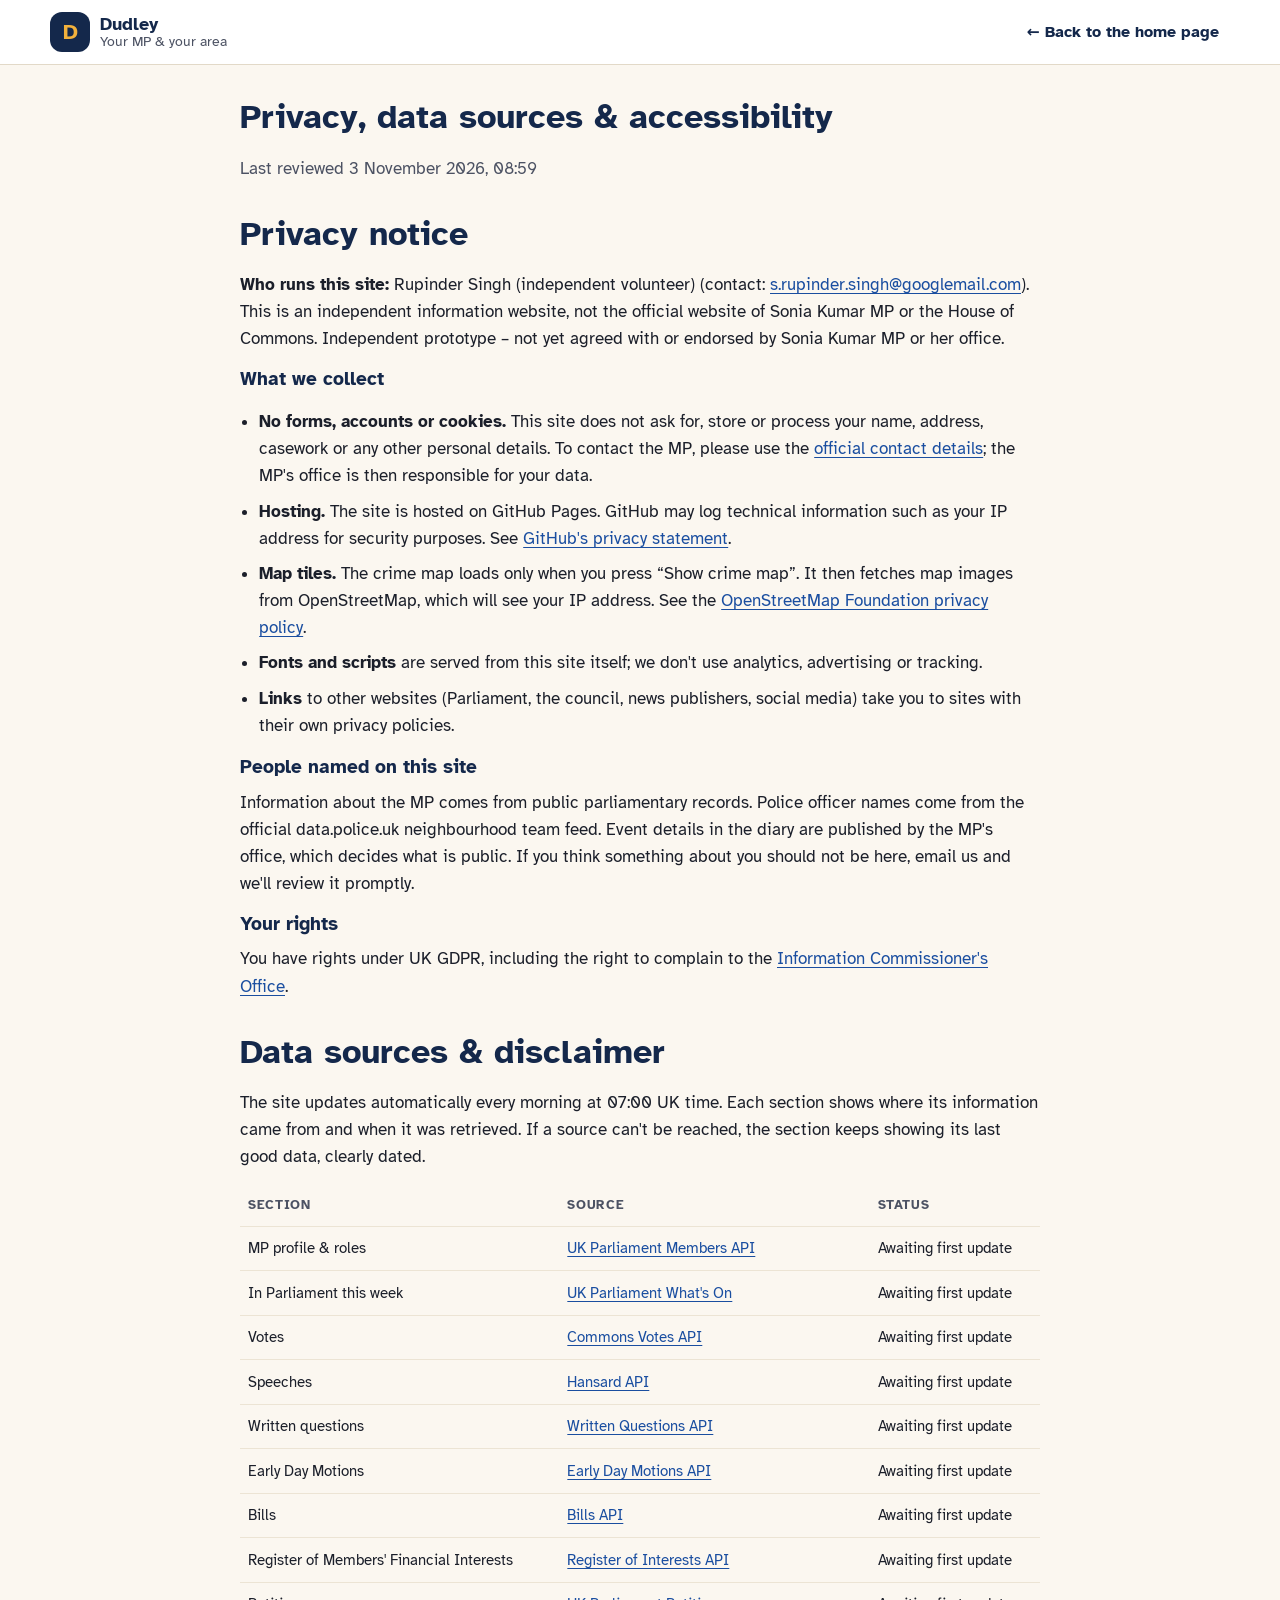
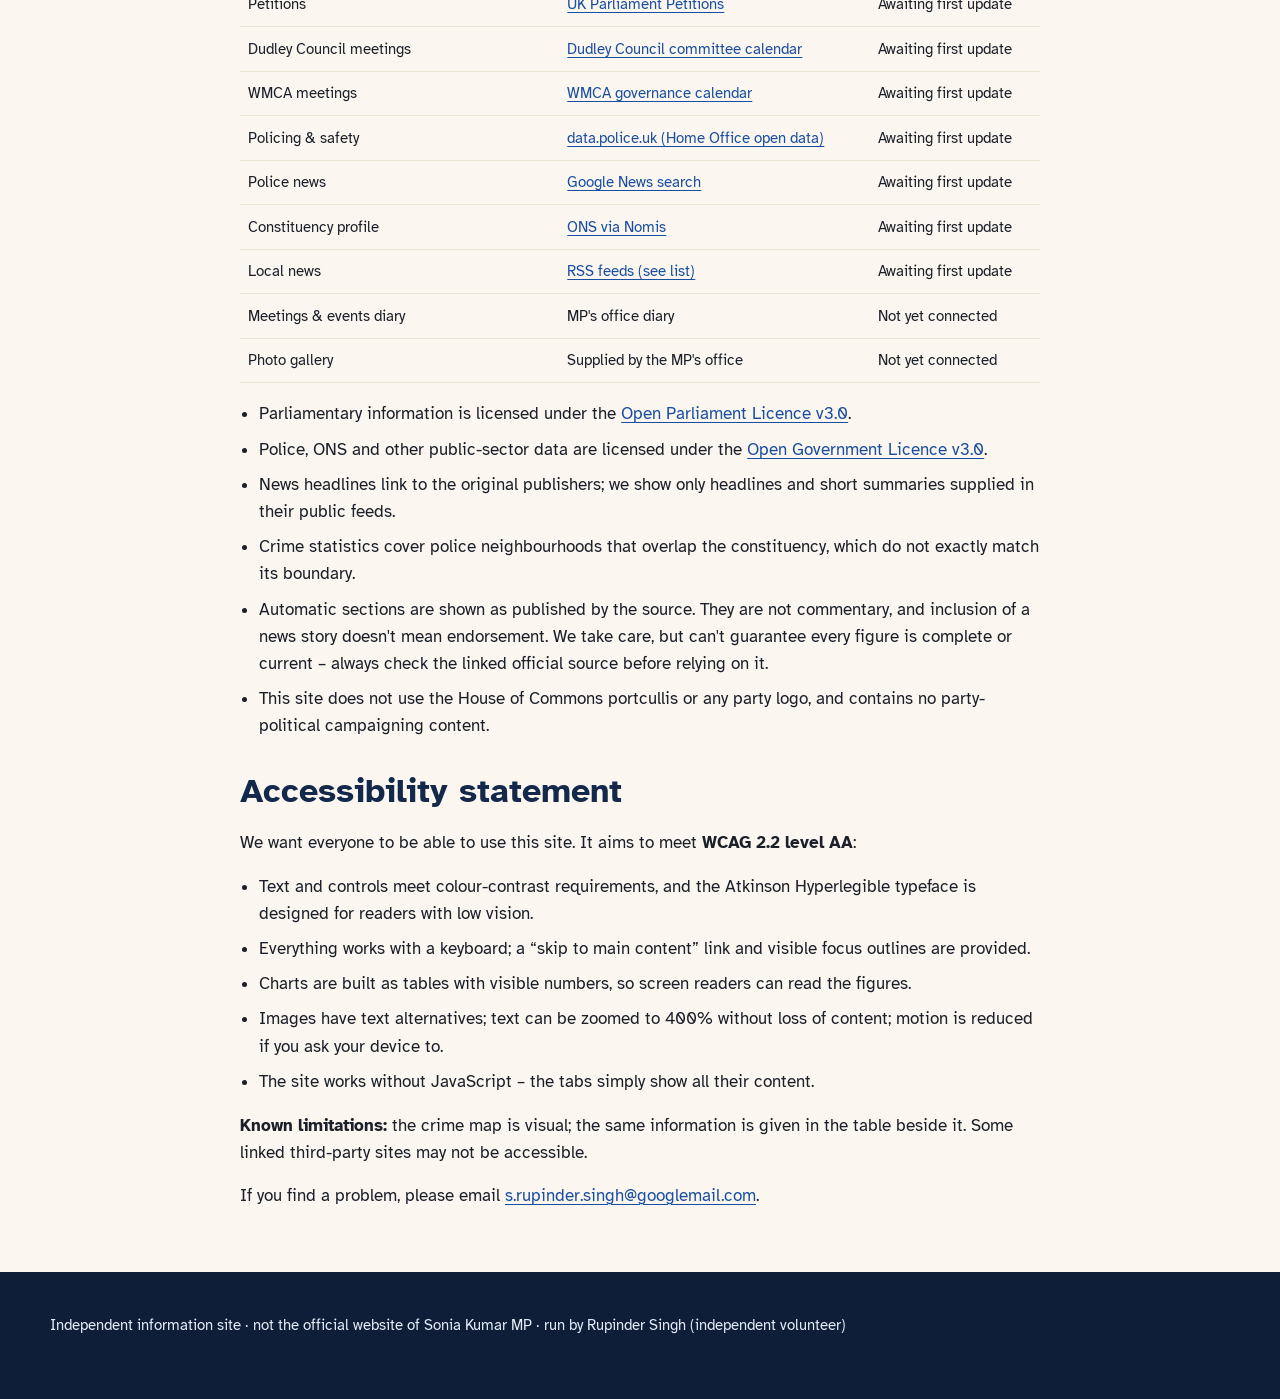
==== commit 4ee91358: "Dudley Council meetings from CMIS; resolve Nomis 2024 constituency IDs Co-Authored-By: Claude Opus 5" ====
--- a/privacy.html
+++ b/privacy.html
@@ -49,7 +49,7 @@
 </div></header>
 <main id="main" class="wrap prose" tabindex="-1">
 <h1>Privacy, data sources &amp; accessibility</h1>
-<p class="muted">Last reviewed 3 November 2026, 08:41</p>
+<p class="muted">Last reviewed 3 November 2026, 08:59</p>
 
 <h2 id="privacy">Privacy notice</h2>
 <p><strong>Who runs this site:</strong> Rupinder Singh (independent volunteer) (contact: <a href="mailto:s.rupinder.singh@googlemail.com">s.rupinder.singh@googlemail.com</a>). This is an independent information website, not the official website of Sonia Kumar MP or the House of Commons. Independent prototype – not yet agreed with or endorsed by Sonia Kumar MP or her office.</p>
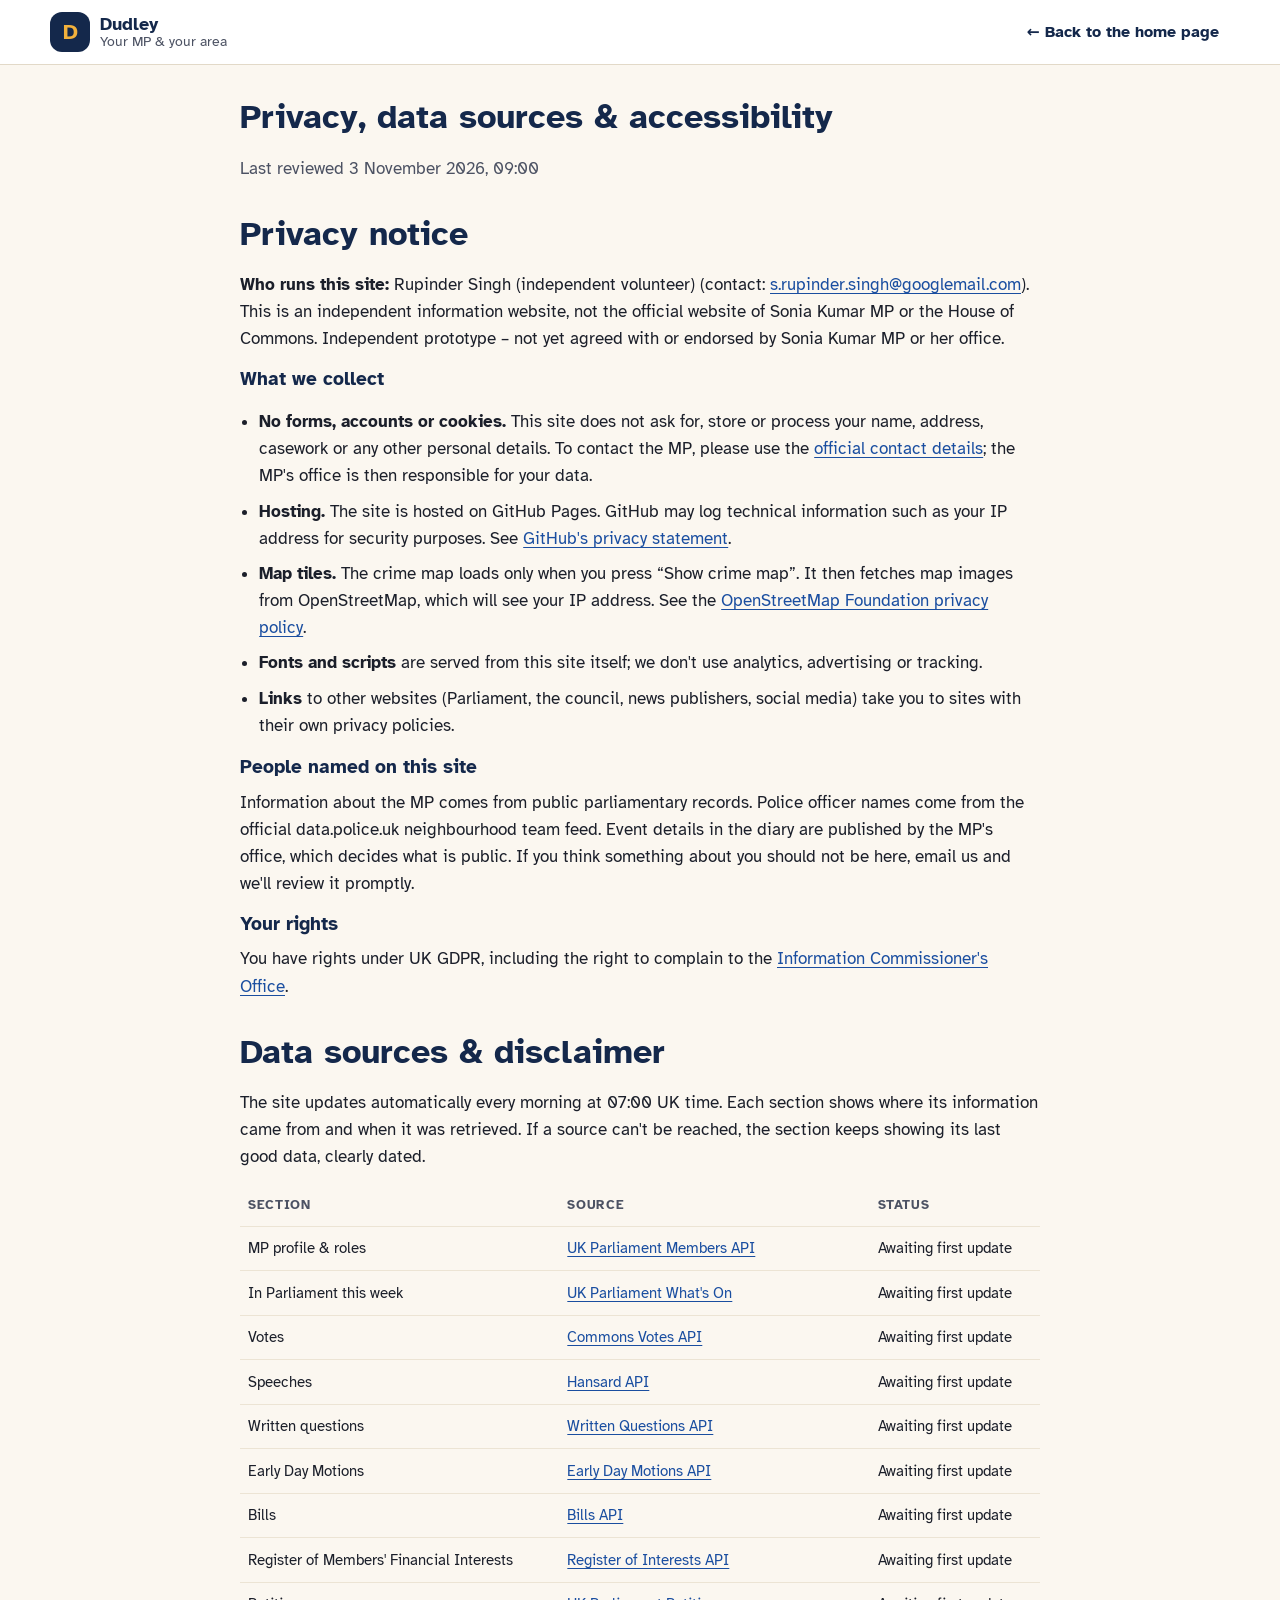
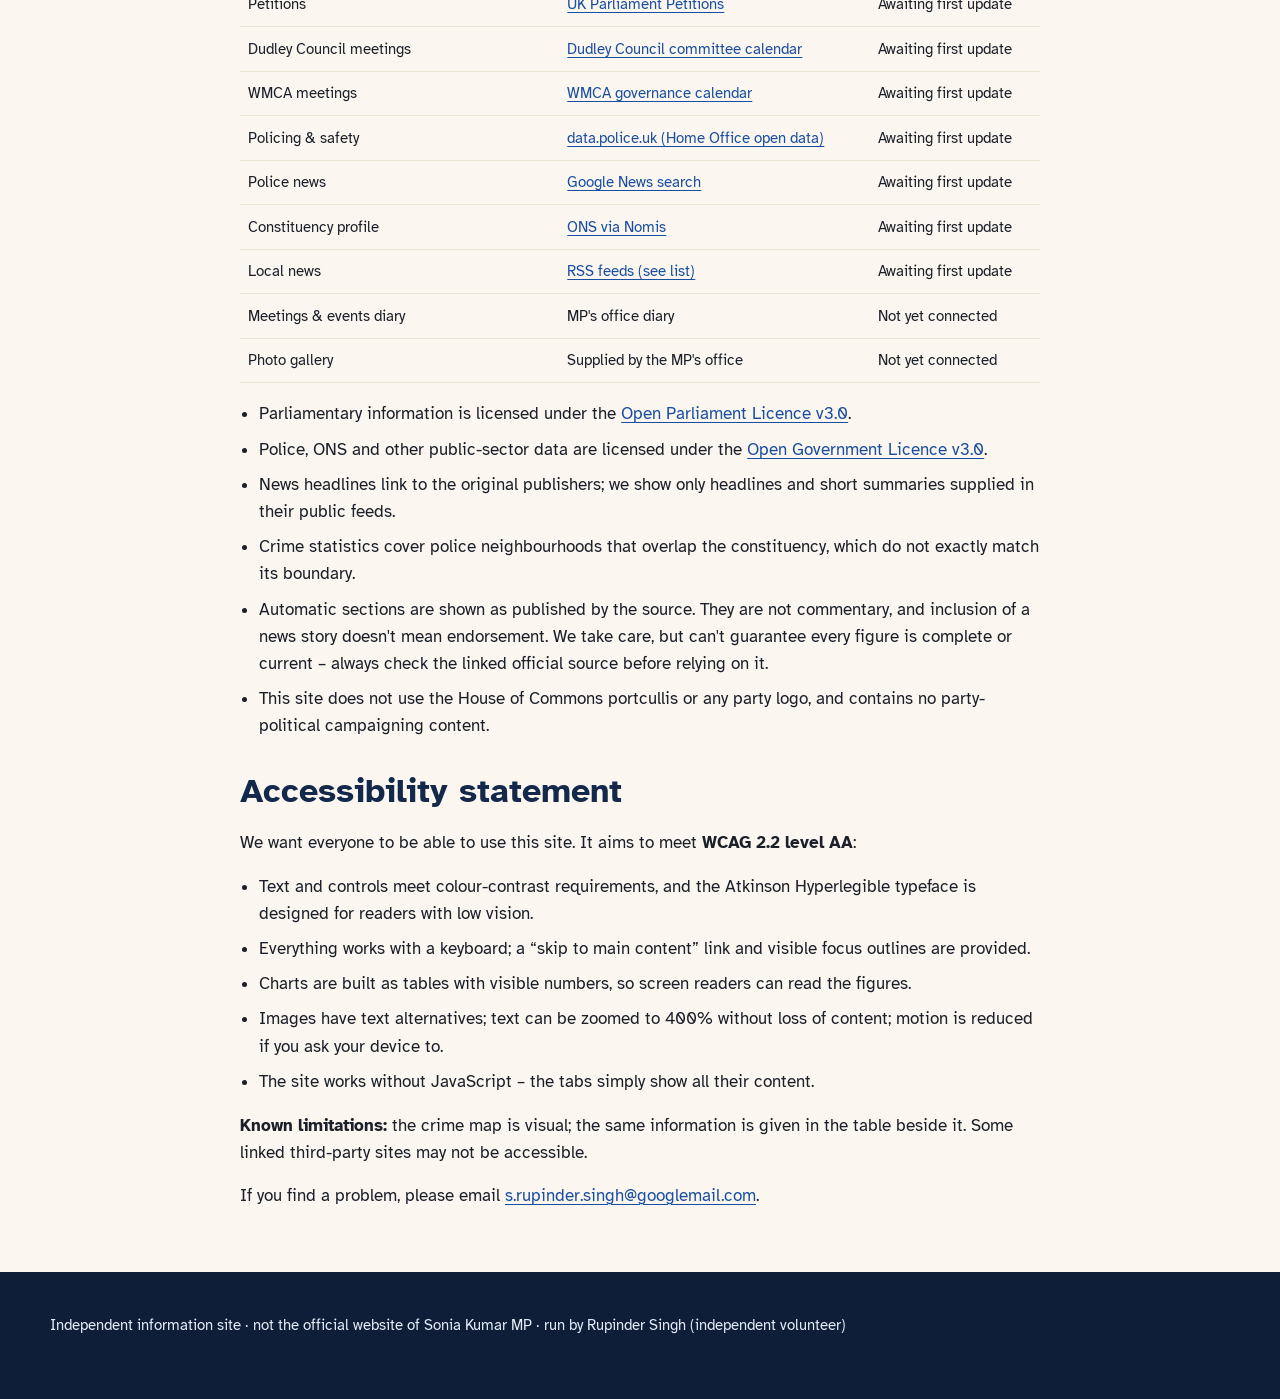
==== commit 0bbfa0be: "Daily update 2026-11-03 09:00 GMT" ====
--- a/privacy.html
+++ b/privacy.html
@@ -49,7 +49,7 @@
 </div></header>
 <main id="main" class="wrap prose" tabindex="-1">
 <h1>Privacy, data sources &amp; accessibility</h1>
-<p class="muted">Last reviewed 3 November 2026, 08:59</p>
+<p class="muted">Last reviewed 3 November 2026, 09:00</p>
 
 <h2 id="privacy">Privacy notice</h2>
 <p><strong>Who runs this site:</strong> Rupinder Singh (independent volunteer) (contact: <a href="mailto:s.rupinder.singh@googlemail.com">s.rupinder.singh@googlemail.com</a>). This is an independent information website, not the official website of Sonia Kumar MP or the House of Commons. Independent prototype – not yet agreed with or endorsed by Sonia Kumar MP or her office.</p>
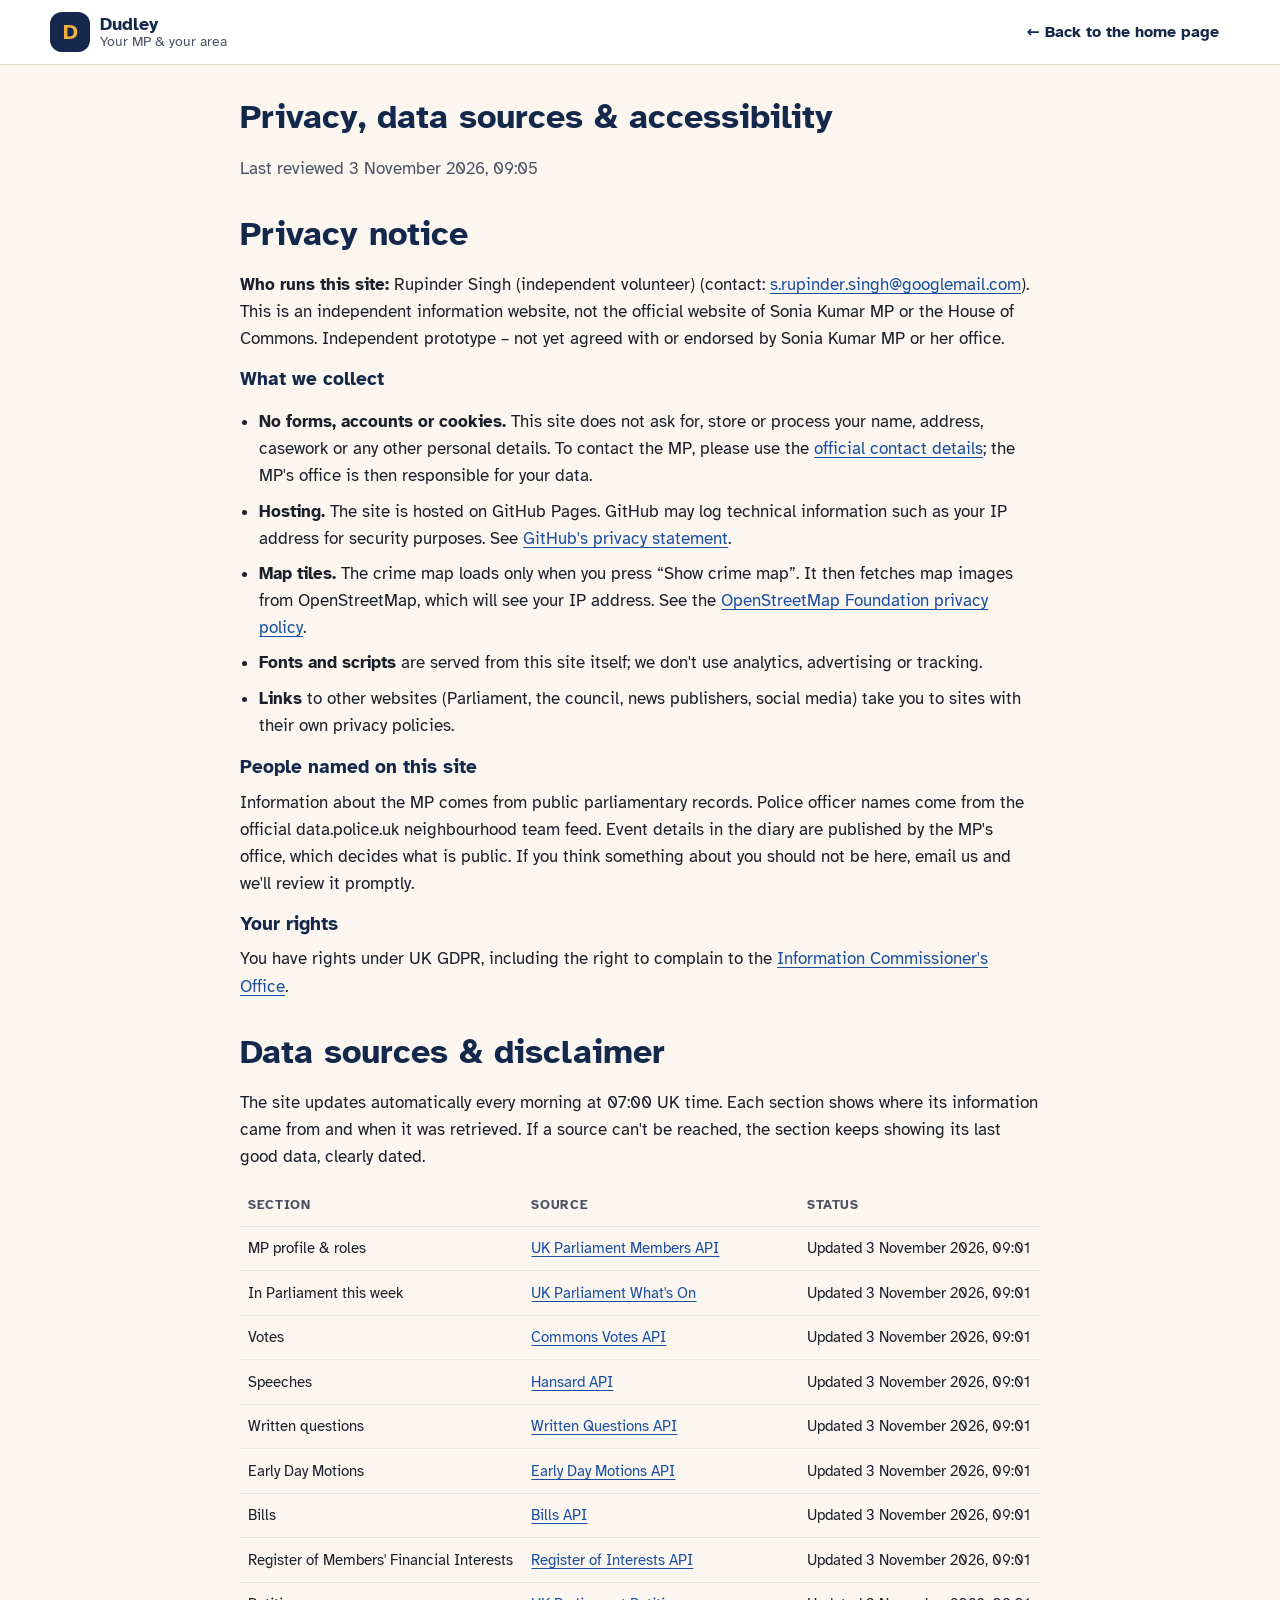
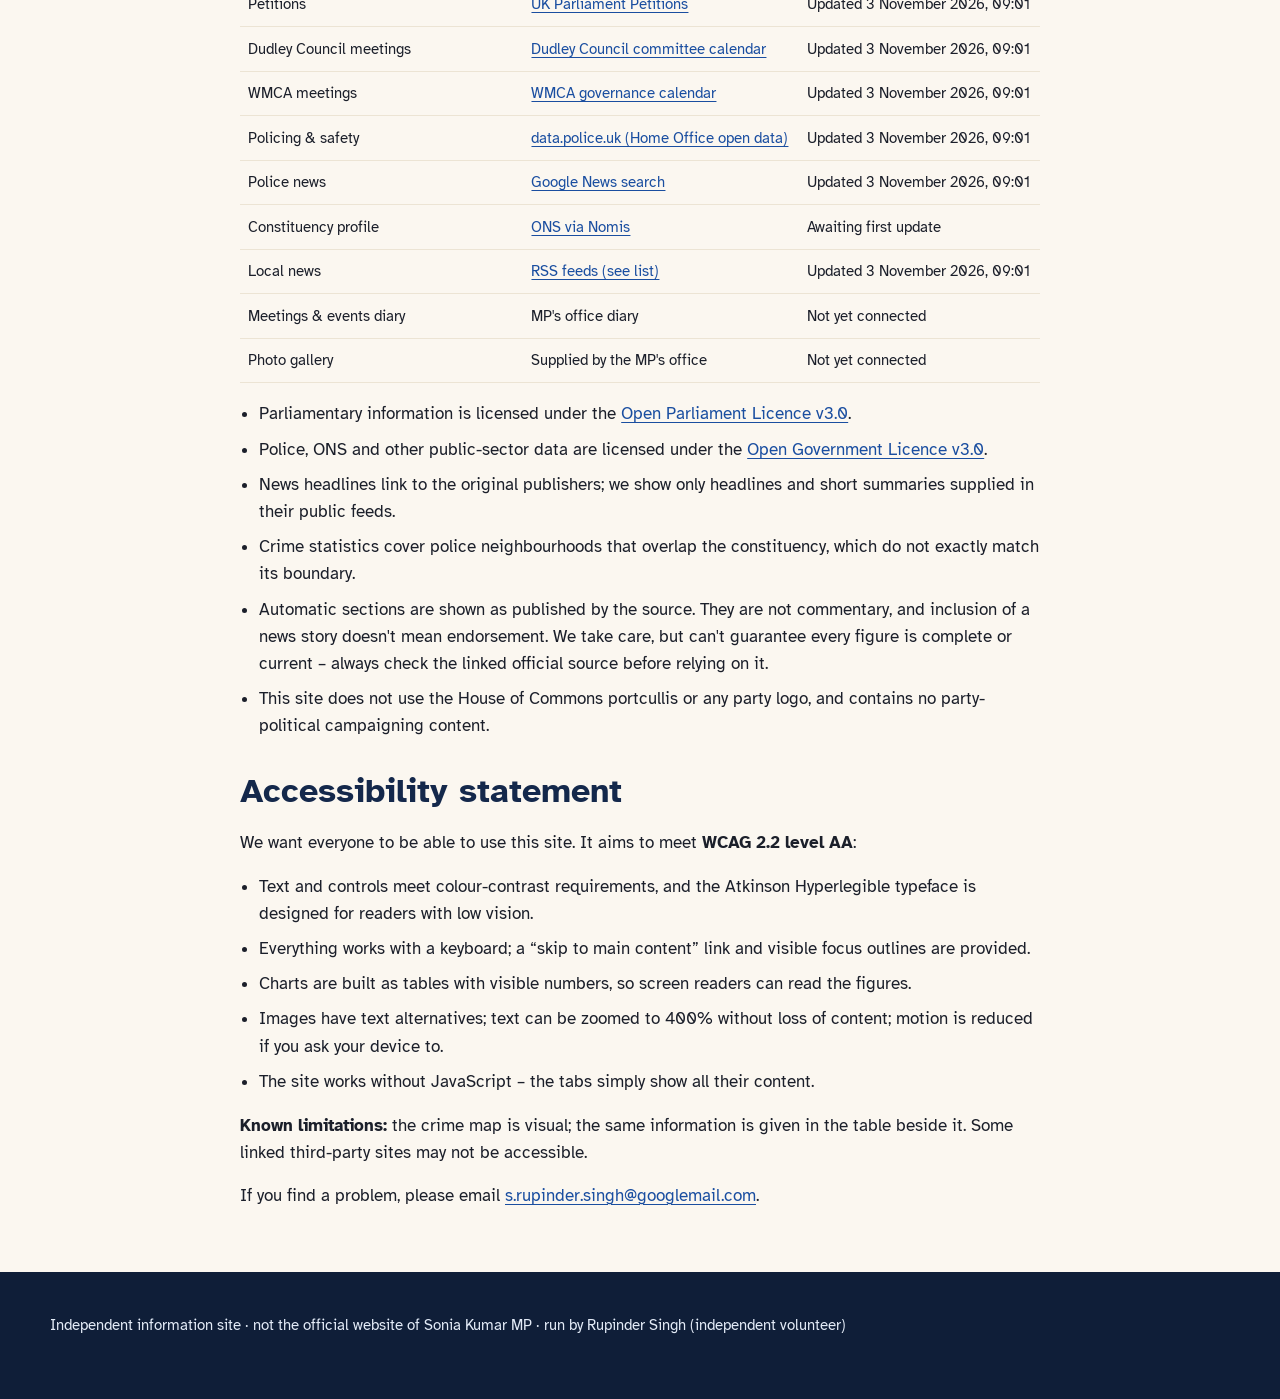
==== commit ca7a24c9: "Daily update 2026-11-03 09:05 GMT" ====
--- a/privacy.html
+++ b/privacy.html
@@ -49,7 +49,7 @@
 </div></header>
 <main id="main" class="wrap prose" tabindex="-1">
 <h1>Privacy, data sources &amp; accessibility</h1>
-<p class="muted">Last reviewed 3 November 2026, 09:00</p>
+<p class="muted">Last reviewed 3 November 2026, 09:05</p>
 
 <h2 id="privacy">Privacy notice</h2>
 <p><strong>Who runs this site:</strong> Rupinder Singh (independent volunteer) (contact: <a href="mailto:s.rupinder.singh@googlemail.com">s.rupinder.singh@googlemail.com</a>). This is an independent information website, not the official website of Sonia Kumar MP or the House of Commons. Independent prototype – not yet agreed with or endorsed by Sonia Kumar MP or her office.</p>
@@ -72,35 +72,35 @@
   <thead><tr><th scope="col">Section</th><th scope="col">Source</th><th scope="col">Status</th></tr></thead>
   <tbody>
     <tr><td>MP profile &amp; roles</td><td><a href="https://members.parliament.uk/member/5274">UK Parliament Members API</a></td>
-    <td>Awaiting first update</td></tr>
+    <td>Updated 3 November 2026, 09:01</td></tr>
     <tr><td>In Parliament this week</td><td><a href="https://whatson.parliament.uk/commons/">UK Parliament What&#39;s On</a></td>
-    <td>Awaiting first update</td></tr>
+    <td>Updated 3 November 2026, 09:01</td></tr>
     <tr><td>Votes</td><td><a href="https://members.parliament.uk/member/5274/voting">Commons Votes API</a></td>
-    <td>Awaiting first update</td></tr>
+    <td>Updated 3 November 2026, 09:01</td></tr>
     <tr><td>Speeches</td><td><a href="https://hansard.parliament.uk/search/MemberContributions?memberId=5274">Hansard API</a></td>
-    <td>Awaiting first update</td></tr>
+    <td>Updated 3 November 2026, 09:01</td></tr>
     <tr><td>Written questions</td><td><a href="https://questions-statements.parliament.uk/written-questions?AskingMemberId=5274">Written Questions API</a></td>
-    <td>Awaiting first update</td></tr>
+    <td>Updated 3 November 2026, 09:01</td></tr>
     <tr><td>Early Day Motions</td><td><a href="https://edm.parliament.uk/member/5274">Early Day Motions API</a></td>
-    <td>Awaiting first update</td></tr>
+    <td>Updated 3 November 2026, 09:01</td></tr>
     <tr><td>Bills</td><td><a href="https://bills.parliament.uk/?SponsorMemberId=5274">Bills API</a></td>
-    <td>Awaiting first update</td></tr>
+    <td>Updated 3 November 2026, 09:01</td></tr>
     <tr><td>Register of Members&#39; Financial Interests</td><td><a href="https://members.parliament.uk/member/5274/registeredinterests">Register of Interests API</a></td>
-    <td>Awaiting first update</td></tr>
+    <td>Updated 3 November 2026, 09:01</td></tr>
     <tr><td>Petitions</td><td><a href="https://petition.parliament.uk/petitions">UK Parliament Petitions</a></td>
-    <td>Awaiting first update</td></tr>
-    <tr><td>Dudley Council meetings</td><td><a href="https://www.dudley.gov.uk/council-community/council-meetings/">Dudley Council committee calendar</a></td>
-    <td>Awaiting first update</td></tr>
+    <td>Updated 3 November 2026, 09:01</td></tr>
+    <tr><td>Dudley Council meetings</td><td><a href="https://www.dudley.gov.uk/council-community/council-meetings-and-decisions/">Dudley Council committee calendar</a></td>
+    <td>Updated 3 November 2026, 09:01</td></tr>
     <tr><td>WMCA meetings</td><td><a href="https://governance.wmca.org.uk/mgCalendarMonthView.aspx">WMCA governance calendar</a></td>
-    <td>Awaiting first update</td></tr>
+    <td>Updated 3 November 2026, 09:01</td></tr>
     <tr><td>Policing &amp; safety</td><td><a href="https://www.police.uk/pu/your-area/west-midlands-police/">data.police.uk (Home Office open data)</a></td>
-    <td>Awaiting first update</td></tr>
+    <td>Updated 3 November 2026, 09:01</td></tr>
     <tr><td>Police news</td><td><a href="https://news.google.com/">Google News search</a></td>
-    <td>Awaiting first update</td></tr>
+    <td>Updated 3 November 2026, 09:01</td></tr>
     <tr><td>Constituency profile</td><td><a href="https://www.nomisweb.co.uk/">ONS via Nomis</a></td>
     <td>Awaiting first update</td></tr>
     <tr><td>Local news</td><td><a href="https://news.google.com/">RSS feeds (see list)</a></td>
-    <td>Awaiting first update</td></tr>
+    <td>Updated 3 November 2026, 09:01</td></tr>
     <tr><td>Meetings &amp; events diary</td><td>MP&#39;s office diary</td>
     <td>Not yet connected</td></tr>
     <tr><td>Photo gallery</td><td>Supplied by the MP&#39;s office</td>
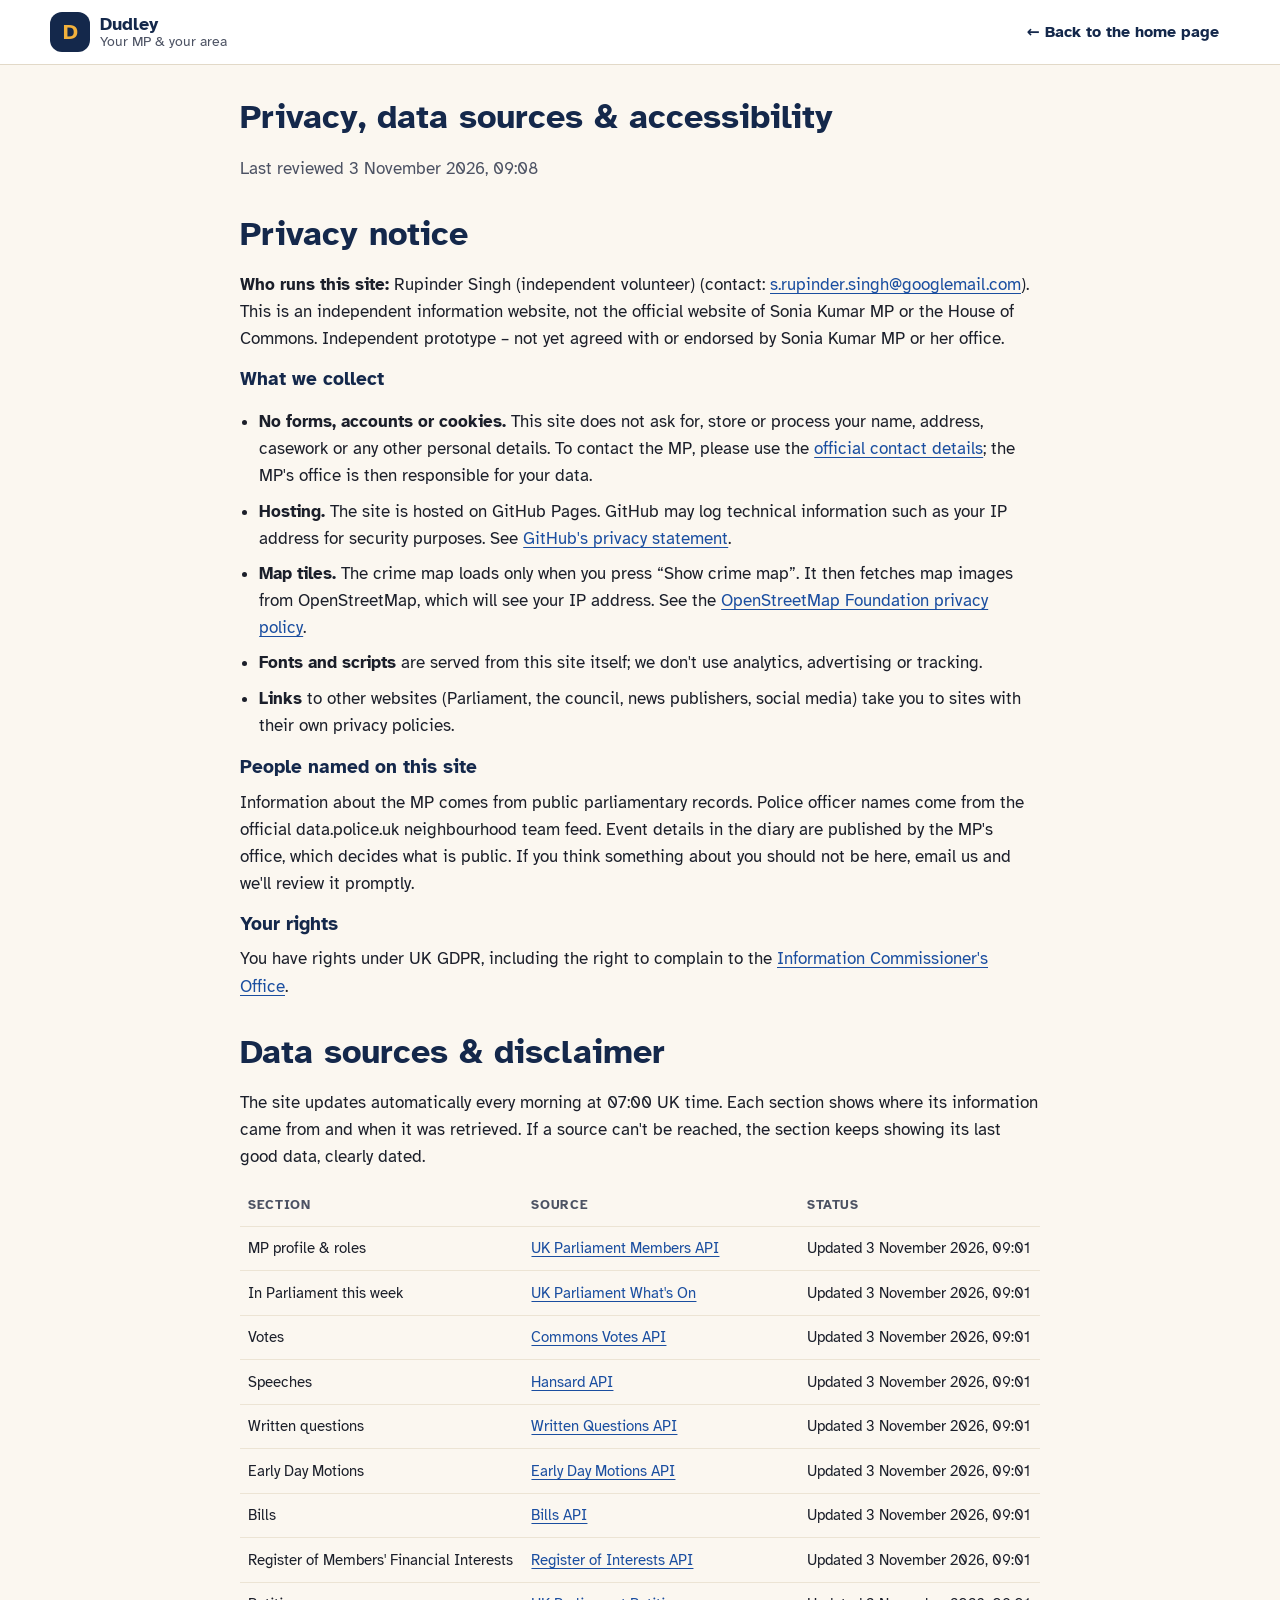
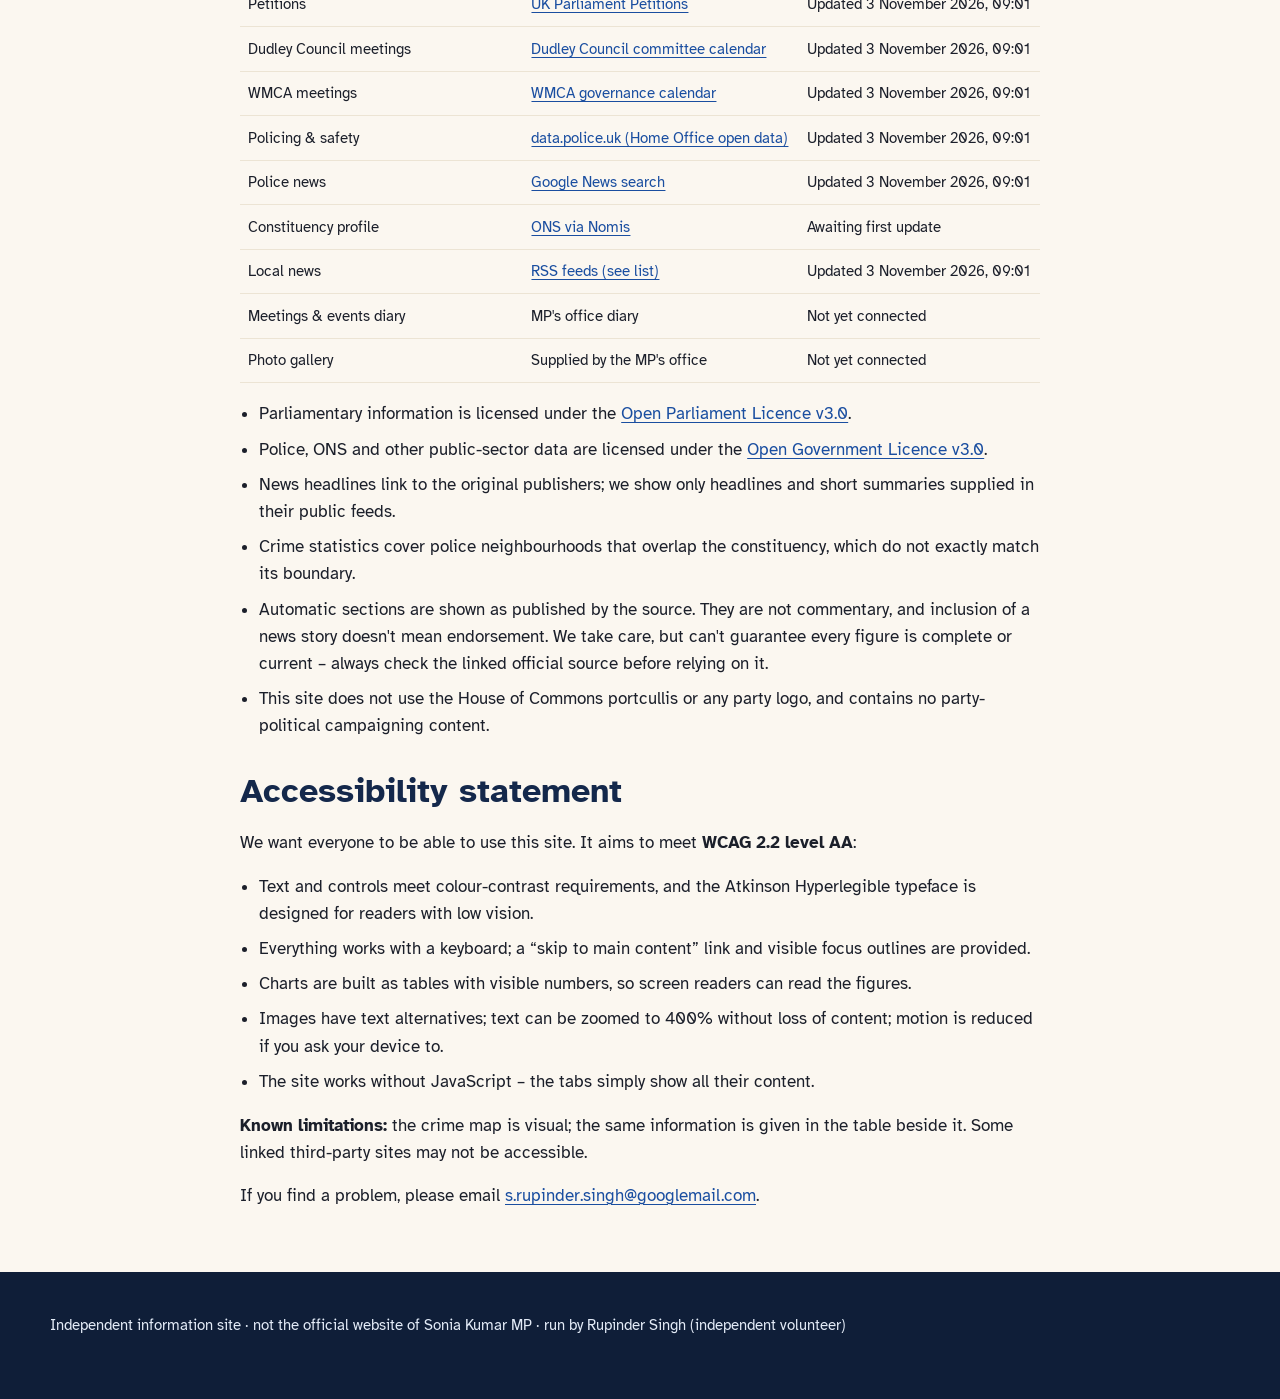
==== commit e4810711: "Fix bills/EDM filters, Nomis type IDs, news feeds, roles wording Co-Authored-By: Claude Opus 5.5 <no" ====
--- a/privacy.html
+++ b/privacy.html
@@ -49,7 +49,7 @@
 </div></header>
 <main id="main" class="wrap prose" tabindex="-1">
 <h1>Privacy, data sources &amp; accessibility</h1>
-<p class="muted">Last reviewed 3 November 2026, 09:05</p>
+<p class="muted">Last reviewed 3 November 2026, 09:08</p>
 
 <h2 id="privacy">Privacy notice</h2>
 <p><strong>Who runs this site:</strong> Rupinder Singh (independent volunteer) (contact: <a href="mailto:s.rupinder.singh@googlemail.com">s.rupinder.singh@googlemail.com</a>). This is an independent information website, not the official website of Sonia Kumar MP or the House of Commons. Independent prototype – not yet agreed with or endorsed by Sonia Kumar MP or her office.</p>
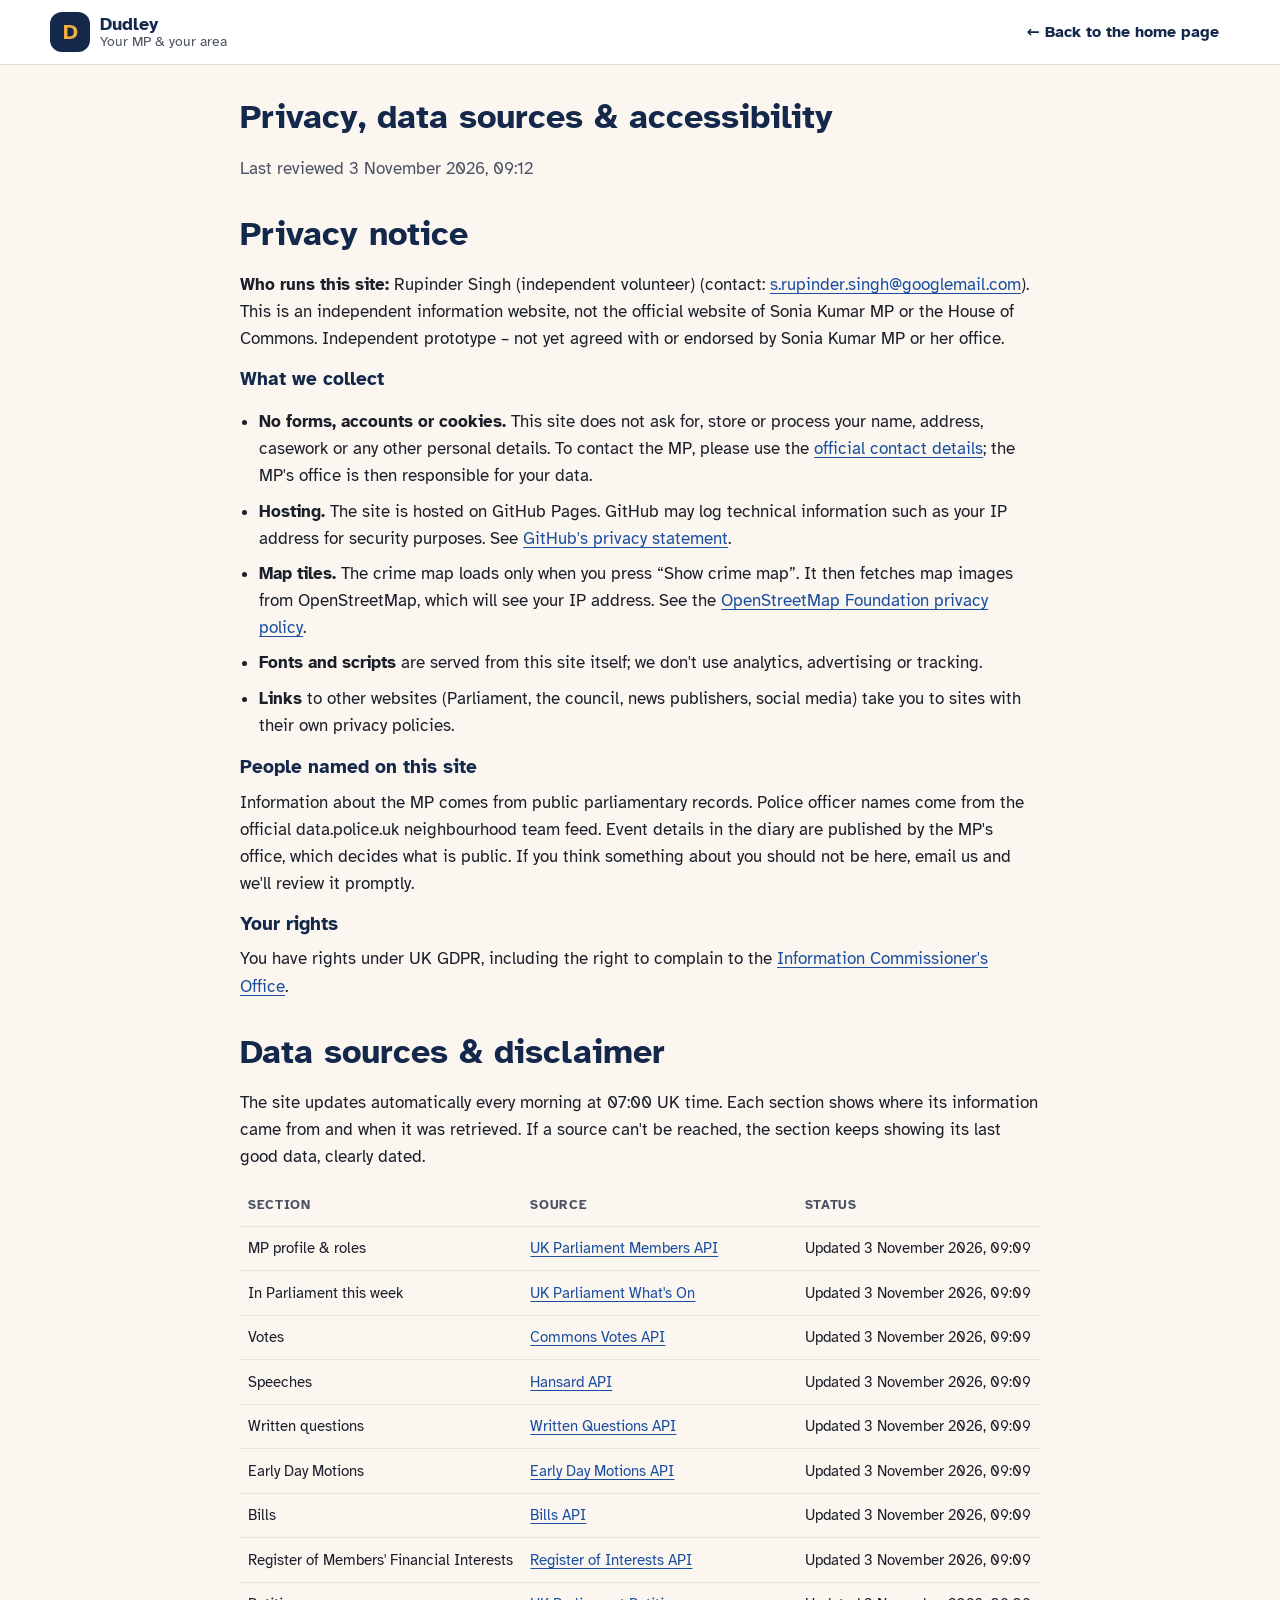
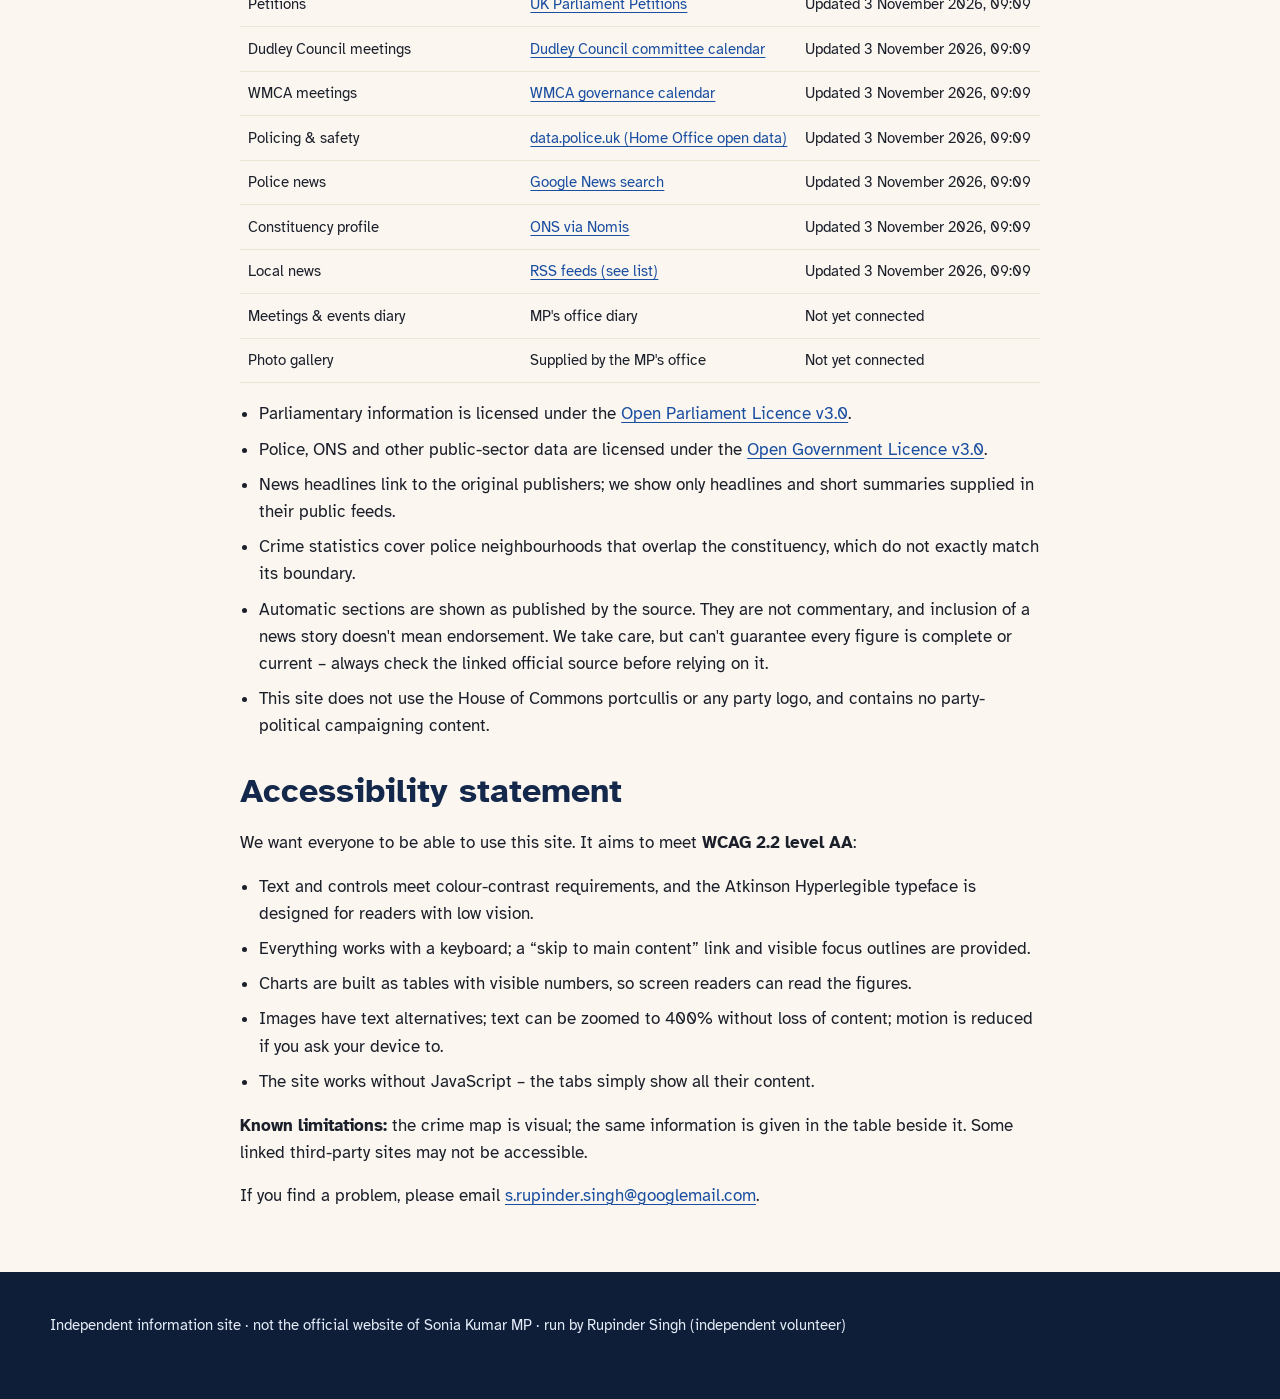
==== commit 560c7ddc: "Daily update 2026-11-03 09:12 GMT" ====
--- a/privacy.html
+++ b/privacy.html
@@ -49,7 +49,7 @@
 </div></header>
 <main id="main" class="wrap prose" tabindex="-1">
 <h1>Privacy, data sources &amp; accessibility</h1>
-<p class="muted">Last reviewed 3 November 2026, 09:08</p>
+<p class="muted">Last reviewed 3 November 2026, 09:12</p>
 
 <h2 id="privacy">Privacy notice</h2>
 <p><strong>Who runs this site:</strong> Rupinder Singh (independent volunteer) (contact: <a href="mailto:s.rupinder.singh@googlemail.com">s.rupinder.singh@googlemail.com</a>). This is an independent information website, not the official website of Sonia Kumar MP or the House of Commons. Independent prototype – not yet agreed with or endorsed by Sonia Kumar MP or her office.</p>
@@ -72,35 +72,35 @@
   <thead><tr><th scope="col">Section</th><th scope="col">Source</th><th scope="col">Status</th></tr></thead>
   <tbody>
     <tr><td>MP profile &amp; roles</td><td><a href="https://members.parliament.uk/member/5274">UK Parliament Members API</a></td>
-    <td>Updated 3 November 2026, 09:01</td></tr>
+    <td>Updated 3 November 2026, 09:09</td></tr>
     <tr><td>In Parliament this week</td><td><a href="https://whatson.parliament.uk/commons/">UK Parliament What&#39;s On</a></td>
-    <td>Updated 3 November 2026, 09:01</td></tr>
+    <td>Updated 3 November 2026, 09:09</td></tr>
     <tr><td>Votes</td><td><a href="https://members.parliament.uk/member/5274/voting">Commons Votes API</a></td>
-    <td>Updated 3 November 2026, 09:01</td></tr>
+    <td>Updated 3 November 2026, 09:09</td></tr>
     <tr><td>Speeches</td><td><a href="https://hansard.parliament.uk/search/MemberContributions?memberId=5274">Hansard API</a></td>
-    <td>Updated 3 November 2026, 09:01</td></tr>
+    <td>Updated 3 November 2026, 09:09</td></tr>
     <tr><td>Written questions</td><td><a href="https://questions-statements.parliament.uk/written-questions?AskingMemberId=5274">Written Questions API</a></td>
-    <td>Updated 3 November 2026, 09:01</td></tr>
+    <td>Updated 3 November 2026, 09:09</td></tr>
     <tr><td>Early Day Motions</td><td><a href="https://edm.parliament.uk/member/5274">Early Day Motions API</a></td>
-    <td>Updated 3 November 2026, 09:01</td></tr>
-    <tr><td>Bills</td><td><a href="https://bills.parliament.uk/?SponsorMemberId=5274">Bills API</a></td>
-    <td>Updated 3 November 2026, 09:01</td></tr>
+    <td>Updated 3 November 2026, 09:09</td></tr>
+    <tr><td>Bills</td><td><a href="https://bills.parliament.uk/?SearchTerm=&amp;Member=5274">Bills API</a></td>
+    <td>Updated 3 November 2026, 09:09</td></tr>
     <tr><td>Register of Members&#39; Financial Interests</td><td><a href="https://members.parliament.uk/member/5274/registeredinterests">Register of Interests API</a></td>
-    <td>Updated 3 November 2026, 09:01</td></tr>
+    <td>Updated 3 November 2026, 09:09</td></tr>
     <tr><td>Petitions</td><td><a href="https://petition.parliament.uk/petitions">UK Parliament Petitions</a></td>
-    <td>Updated 3 November 2026, 09:01</td></tr>
+    <td>Updated 3 November 2026, 09:09</td></tr>
     <tr><td>Dudley Council meetings</td><td><a href="https://www.dudley.gov.uk/council-community/council-meetings-and-decisions/">Dudley Council committee calendar</a></td>
-    <td>Updated 3 November 2026, 09:01</td></tr>
+    <td>Updated 3 November 2026, 09:09</td></tr>
     <tr><td>WMCA meetings</td><td><a href="https://governance.wmca.org.uk/mgCalendarMonthView.aspx">WMCA governance calendar</a></td>
-    <td>Updated 3 November 2026, 09:01</td></tr>
+    <td>Updated 3 November 2026, 09:09</td></tr>
     <tr><td>Policing &amp; safety</td><td><a href="https://www.police.uk/pu/your-area/west-midlands-police/">data.police.uk (Home Office open data)</a></td>
-    <td>Updated 3 November 2026, 09:01</td></tr>
+    <td>Updated 3 November 2026, 09:09</td></tr>
     <tr><td>Police news</td><td><a href="https://news.google.com/">Google News search</a></td>
-    <td>Updated 3 November 2026, 09:01</td></tr>
+    <td>Updated 3 November 2026, 09:09</td></tr>
     <tr><td>Constituency profile</td><td><a href="https://www.nomisweb.co.uk/">ONS via Nomis</a></td>
-    <td>Awaiting first update</td></tr>
+    <td>Updated 3 November 2026, 09:09</td></tr>
     <tr><td>Local news</td><td><a href="https://news.google.com/">RSS feeds (see list)</a></td>
-    <td>Updated 3 November 2026, 09:01</td></tr>
+    <td>Updated 3 November 2026, 09:09</td></tr>
     <tr><td>Meetings &amp; events diary</td><td>MP&#39;s office diary</td>
     <td>Not yet connected</td></tr>
     <tr><td>Photo gallery</td><td>Supplied by the MP&#39;s office</td>
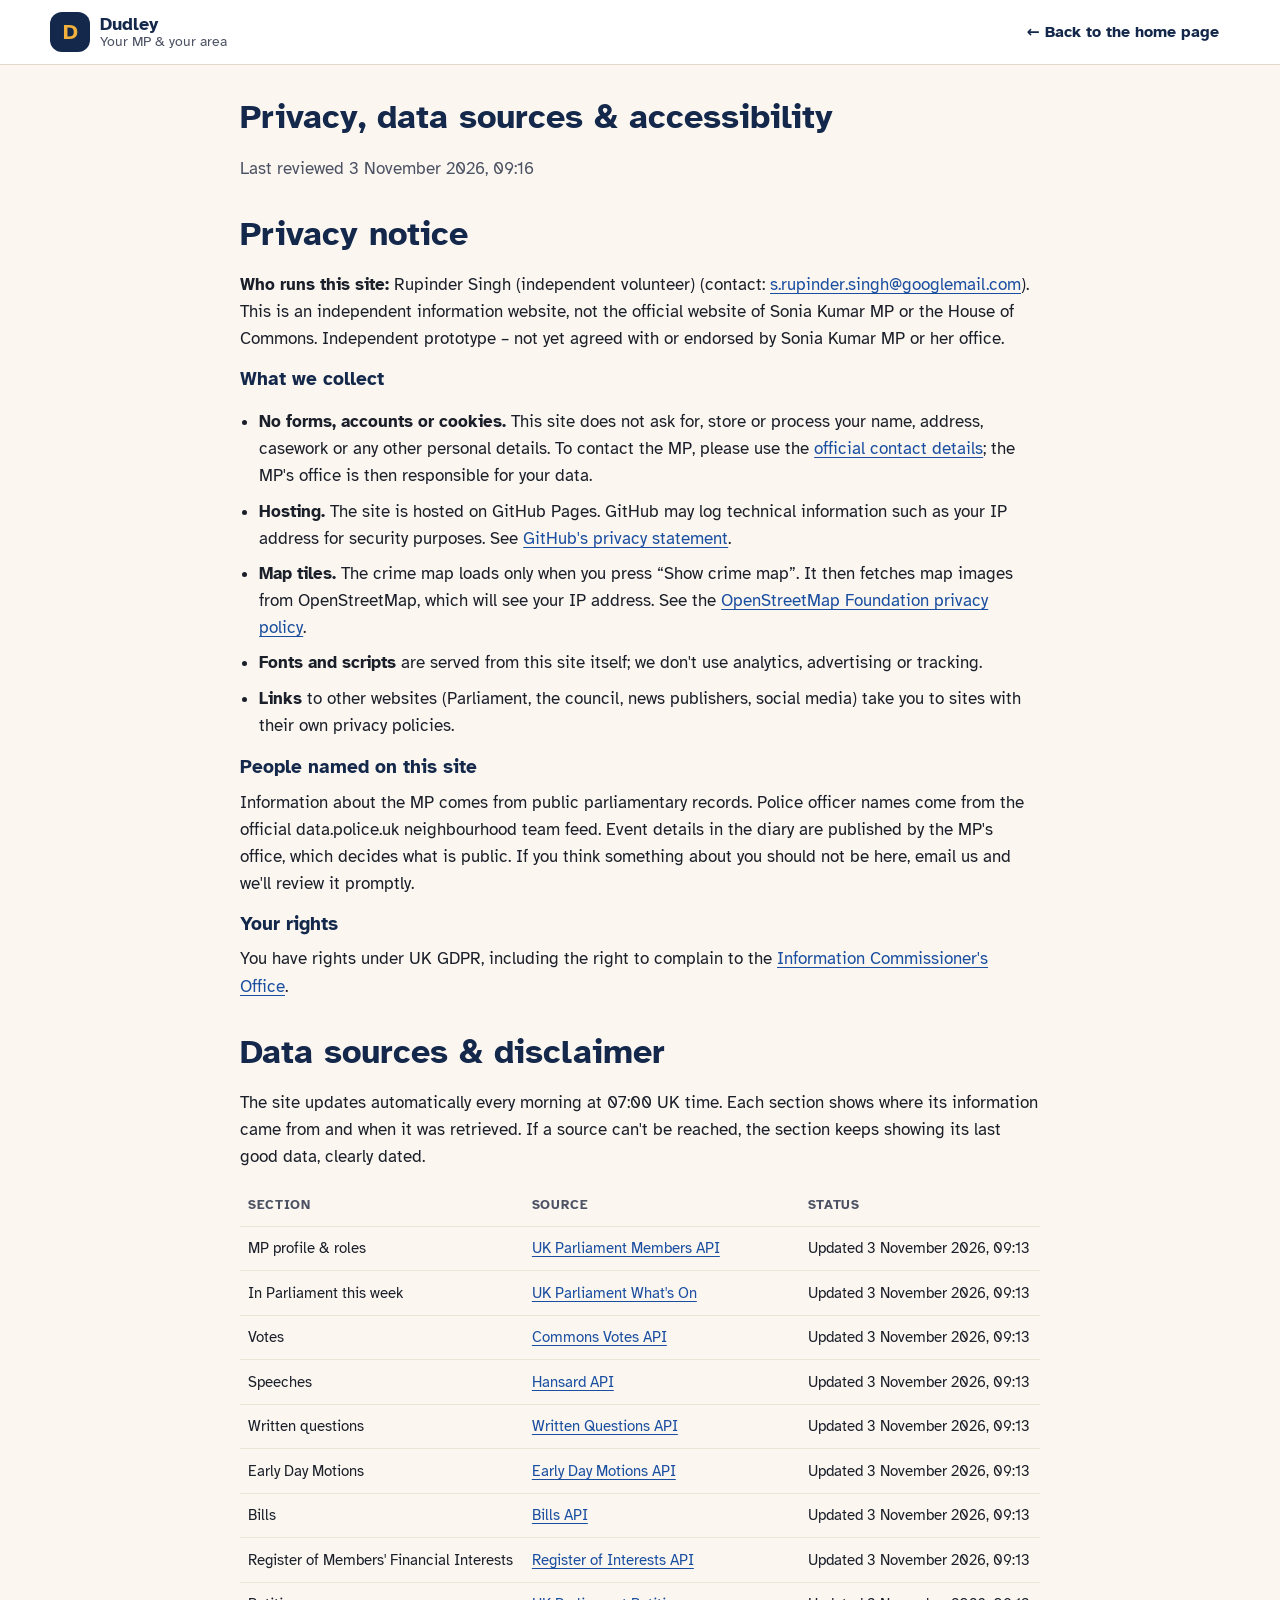
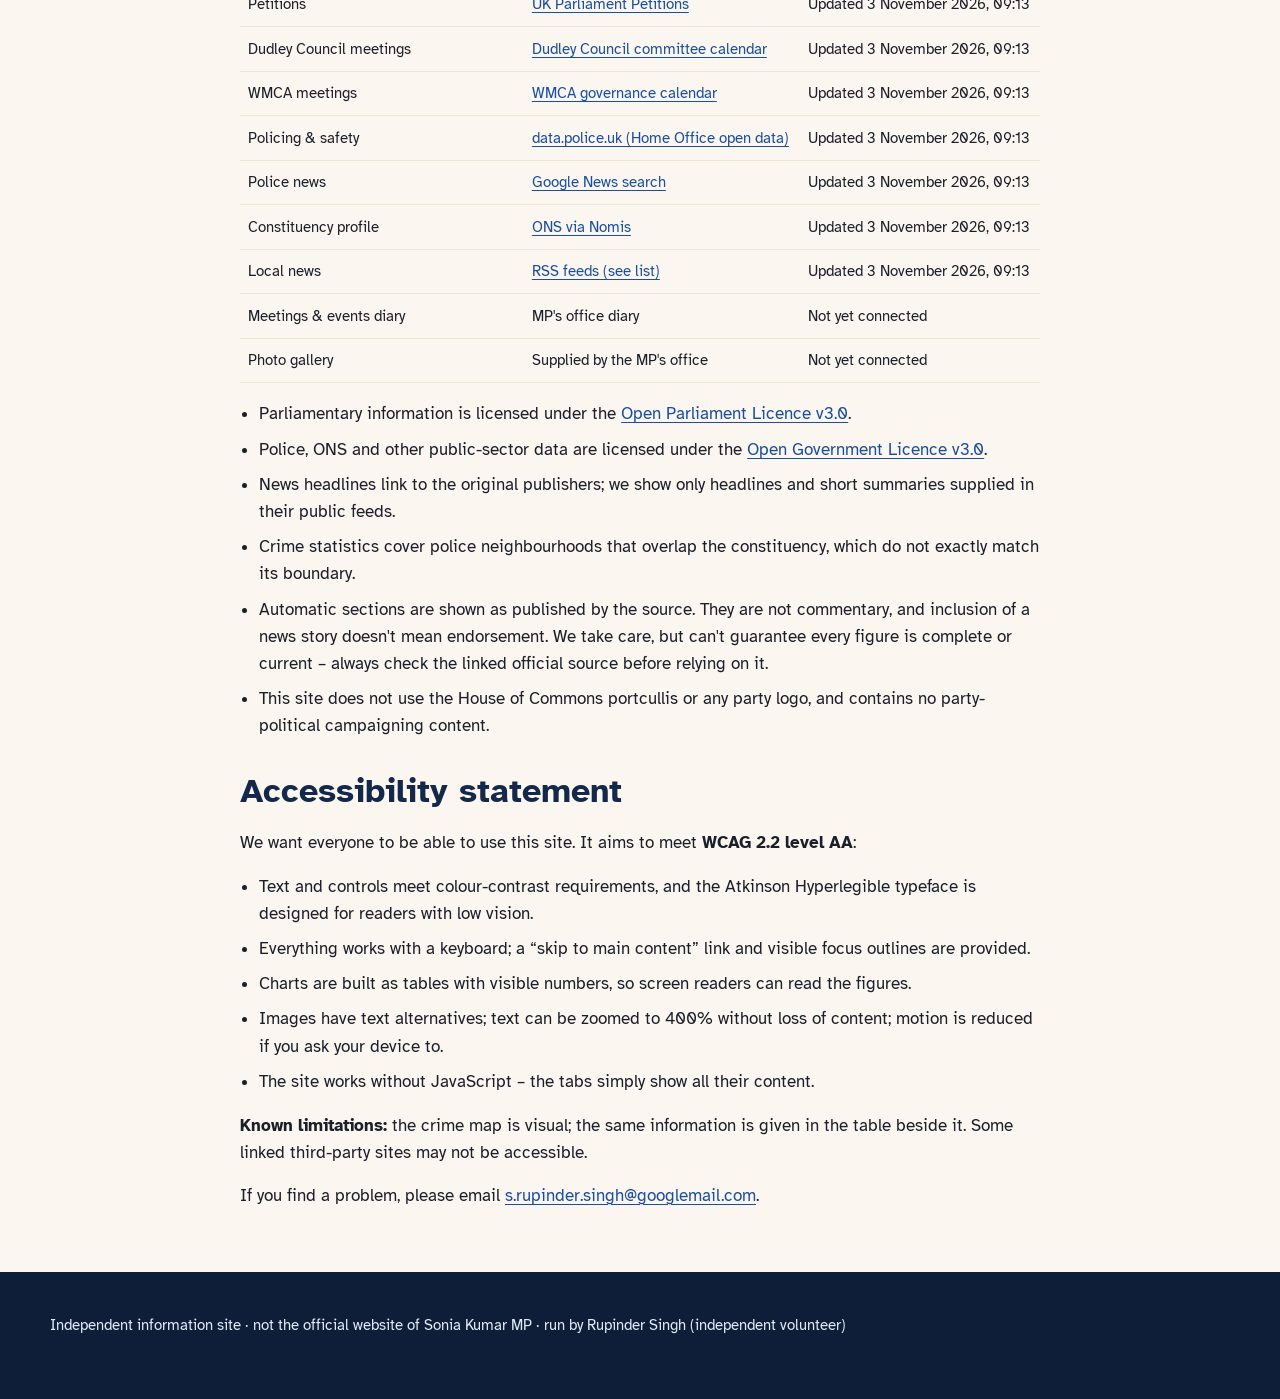
==== commit 41a1324c: "Daily update 2026-11-03 09:16 GMT" ====
--- a/privacy.html
+++ b/privacy.html
@@ -49,7 +49,7 @@
 </div></header>
 <main id="main" class="wrap prose" tabindex="-1">
 <h1>Privacy, data sources &amp; accessibility</h1>
-<p class="muted">Last reviewed 3 November 2026, 09:12</p>
+<p class="muted">Last reviewed 3 November 2026, 09:16</p>
 
 <h2 id="privacy">Privacy notice</h2>
 <p><strong>Who runs this site:</strong> Rupinder Singh (independent volunteer) (contact: <a href="mailto:s.rupinder.singh@googlemail.com">s.rupinder.singh@googlemail.com</a>). This is an independent information website, not the official website of Sonia Kumar MP or the House of Commons. Independent prototype – not yet agreed with or endorsed by Sonia Kumar MP or her office.</p>
@@ -72,35 +72,35 @@
   <thead><tr><th scope="col">Section</th><th scope="col">Source</th><th scope="col">Status</th></tr></thead>
   <tbody>
     <tr><td>MP profile &amp; roles</td><td><a href="https://members.parliament.uk/member/5274">UK Parliament Members API</a></td>
-    <td>Updated 3 November 2026, 09:09</td></tr>
+    <td>Updated 3 November 2026, 09:13</td></tr>
     <tr><td>In Parliament this week</td><td><a href="https://whatson.parliament.uk/commons/">UK Parliament What&#39;s On</a></td>
-    <td>Updated 3 November 2026, 09:09</td></tr>
+    <td>Updated 3 November 2026, 09:13</td></tr>
     <tr><td>Votes</td><td><a href="https://members.parliament.uk/member/5274/voting">Commons Votes API</a></td>
-    <td>Updated 3 November 2026, 09:09</td></tr>
+    <td>Updated 3 November 2026, 09:13</td></tr>
     <tr><td>Speeches</td><td><a href="https://hansard.parliament.uk/search/MemberContributions?memberId=5274">Hansard API</a></td>
-    <td>Updated 3 November 2026, 09:09</td></tr>
+    <td>Updated 3 November 2026, 09:13</td></tr>
     <tr><td>Written questions</td><td><a href="https://questions-statements.parliament.uk/written-questions?AskingMemberId=5274">Written Questions API</a></td>
-    <td>Updated 3 November 2026, 09:09</td></tr>
+    <td>Updated 3 November 2026, 09:13</td></tr>
     <tr><td>Early Day Motions</td><td><a href="https://edm.parliament.uk/member/5274">Early Day Motions API</a></td>
-    <td>Updated 3 November 2026, 09:09</td></tr>
+    <td>Updated 3 November 2026, 09:13</td></tr>
     <tr><td>Bills</td><td><a href="https://bills.parliament.uk/?SearchTerm=&amp;Member=5274">Bills API</a></td>
-    <td>Updated 3 November 2026, 09:09</td></tr>
+    <td>Updated 3 November 2026, 09:13</td></tr>
     <tr><td>Register of Members&#39; Financial Interests</td><td><a href="https://members.parliament.uk/member/5274/registeredinterests">Register of Interests API</a></td>
-    <td>Updated 3 November 2026, 09:09</td></tr>
+    <td>Updated 3 November 2026, 09:13</td></tr>
     <tr><td>Petitions</td><td><a href="https://petition.parliament.uk/petitions">UK Parliament Petitions</a></td>
-    <td>Updated 3 November 2026, 09:09</td></tr>
+    <td>Updated 3 November 2026, 09:13</td></tr>
     <tr><td>Dudley Council meetings</td><td><a href="https://www.dudley.gov.uk/council-community/council-meetings-and-decisions/">Dudley Council committee calendar</a></td>
-    <td>Updated 3 November 2026, 09:09</td></tr>
+    <td>Updated 3 November 2026, 09:13</td></tr>
     <tr><td>WMCA meetings</td><td><a href="https://governance.wmca.org.uk/mgCalendarMonthView.aspx">WMCA governance calendar</a></td>
-    <td>Updated 3 November 2026, 09:09</td></tr>
+    <td>Updated 3 November 2026, 09:13</td></tr>
     <tr><td>Policing &amp; safety</td><td><a href="https://www.police.uk/pu/your-area/west-midlands-police/">data.police.uk (Home Office open data)</a></td>
-    <td>Updated 3 November 2026, 09:09</td></tr>
+    <td>Updated 3 November 2026, 09:13</td></tr>
     <tr><td>Police news</td><td><a href="https://news.google.com/">Google News search</a></td>
-    <td>Updated 3 November 2026, 09:09</td></tr>
+    <td>Updated 3 November 2026, 09:13</td></tr>
     <tr><td>Constituency profile</td><td><a href="https://www.nomisweb.co.uk/">ONS via Nomis</a></td>
-    <td>Updated 3 November 2026, 09:09</td></tr>
+    <td>Updated 3 November 2026, 09:13</td></tr>
     <tr><td>Local news</td><td><a href="https://news.google.com/">RSS feeds (see list)</a></td>
-    <td>Updated 3 November 2026, 09:09</td></tr>
+    <td>Updated 3 November 2026, 09:13</td></tr>
     <tr><td>Meetings &amp; events diary</td><td>MP&#39;s office diary</td>
     <td>Not yet connected</td></tr>
     <tr><td>Photo gallery</td><td>Supplied by the MP&#39;s office</td>
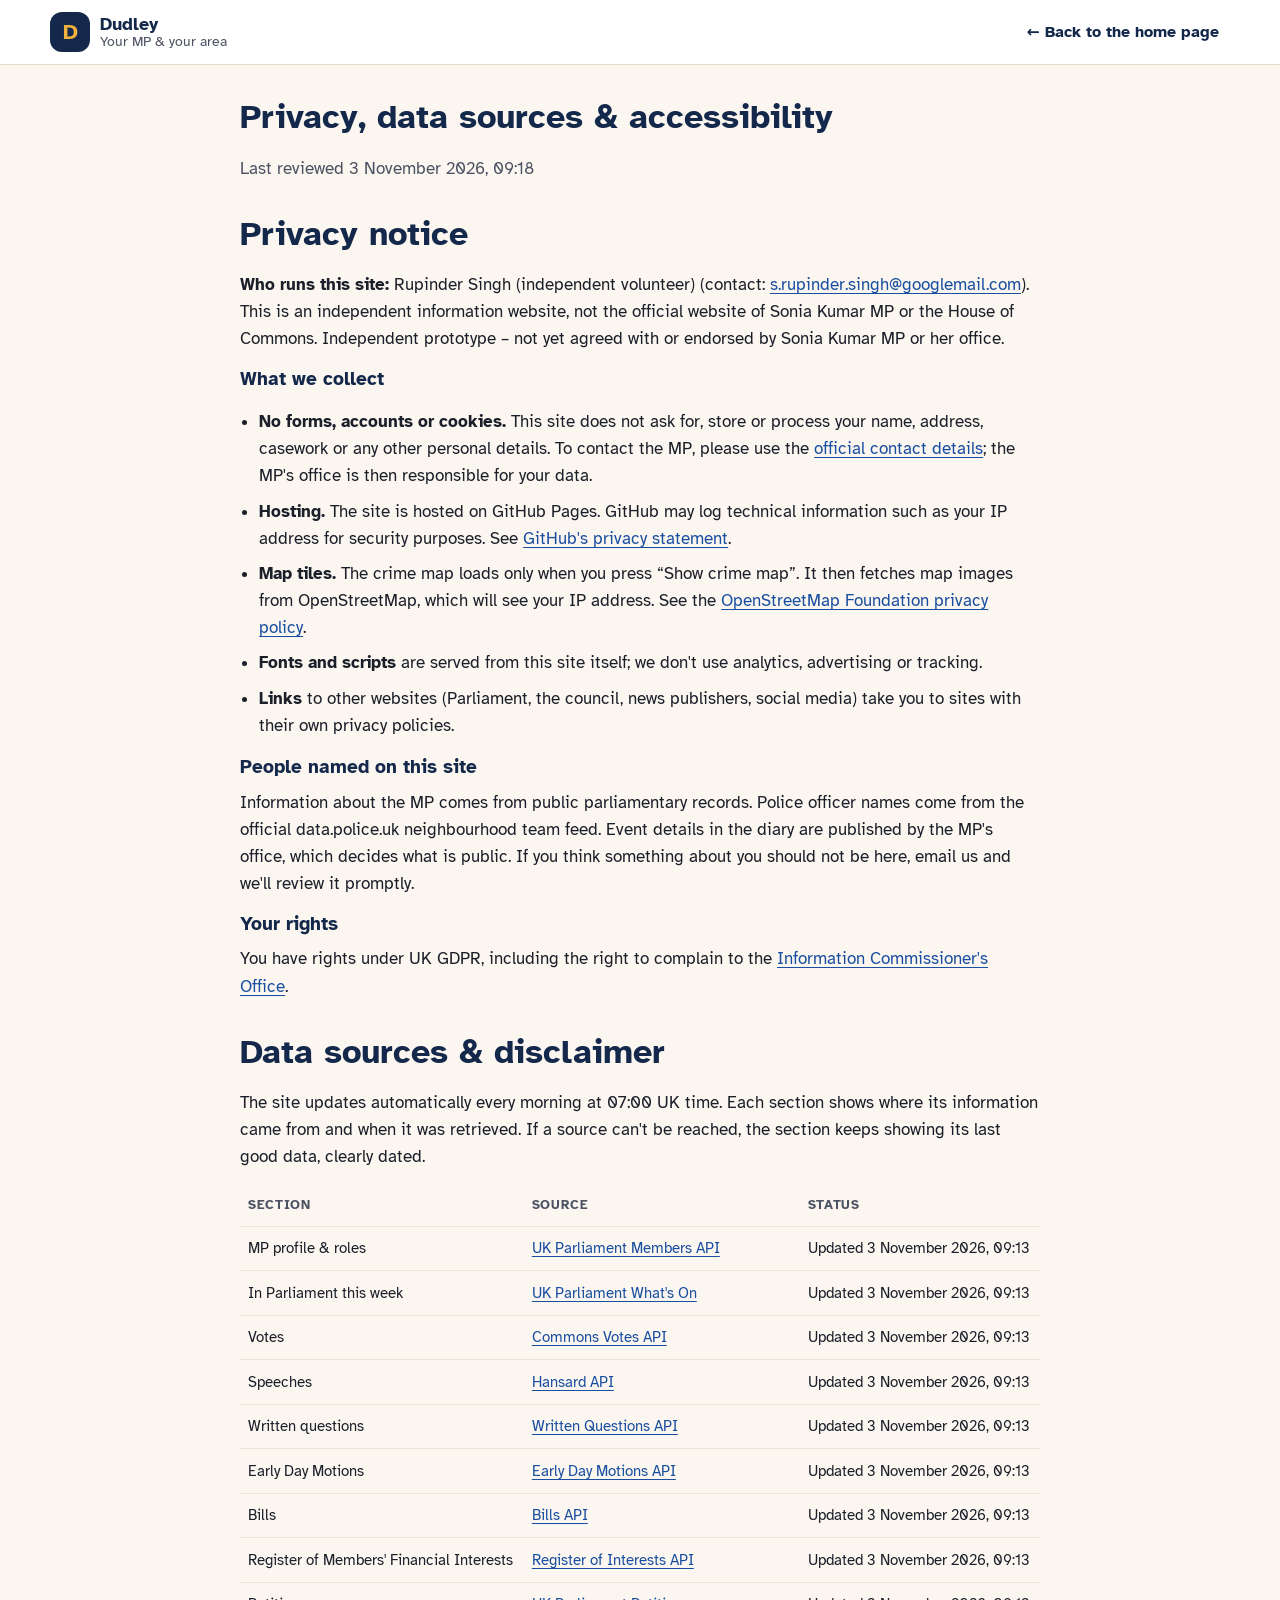
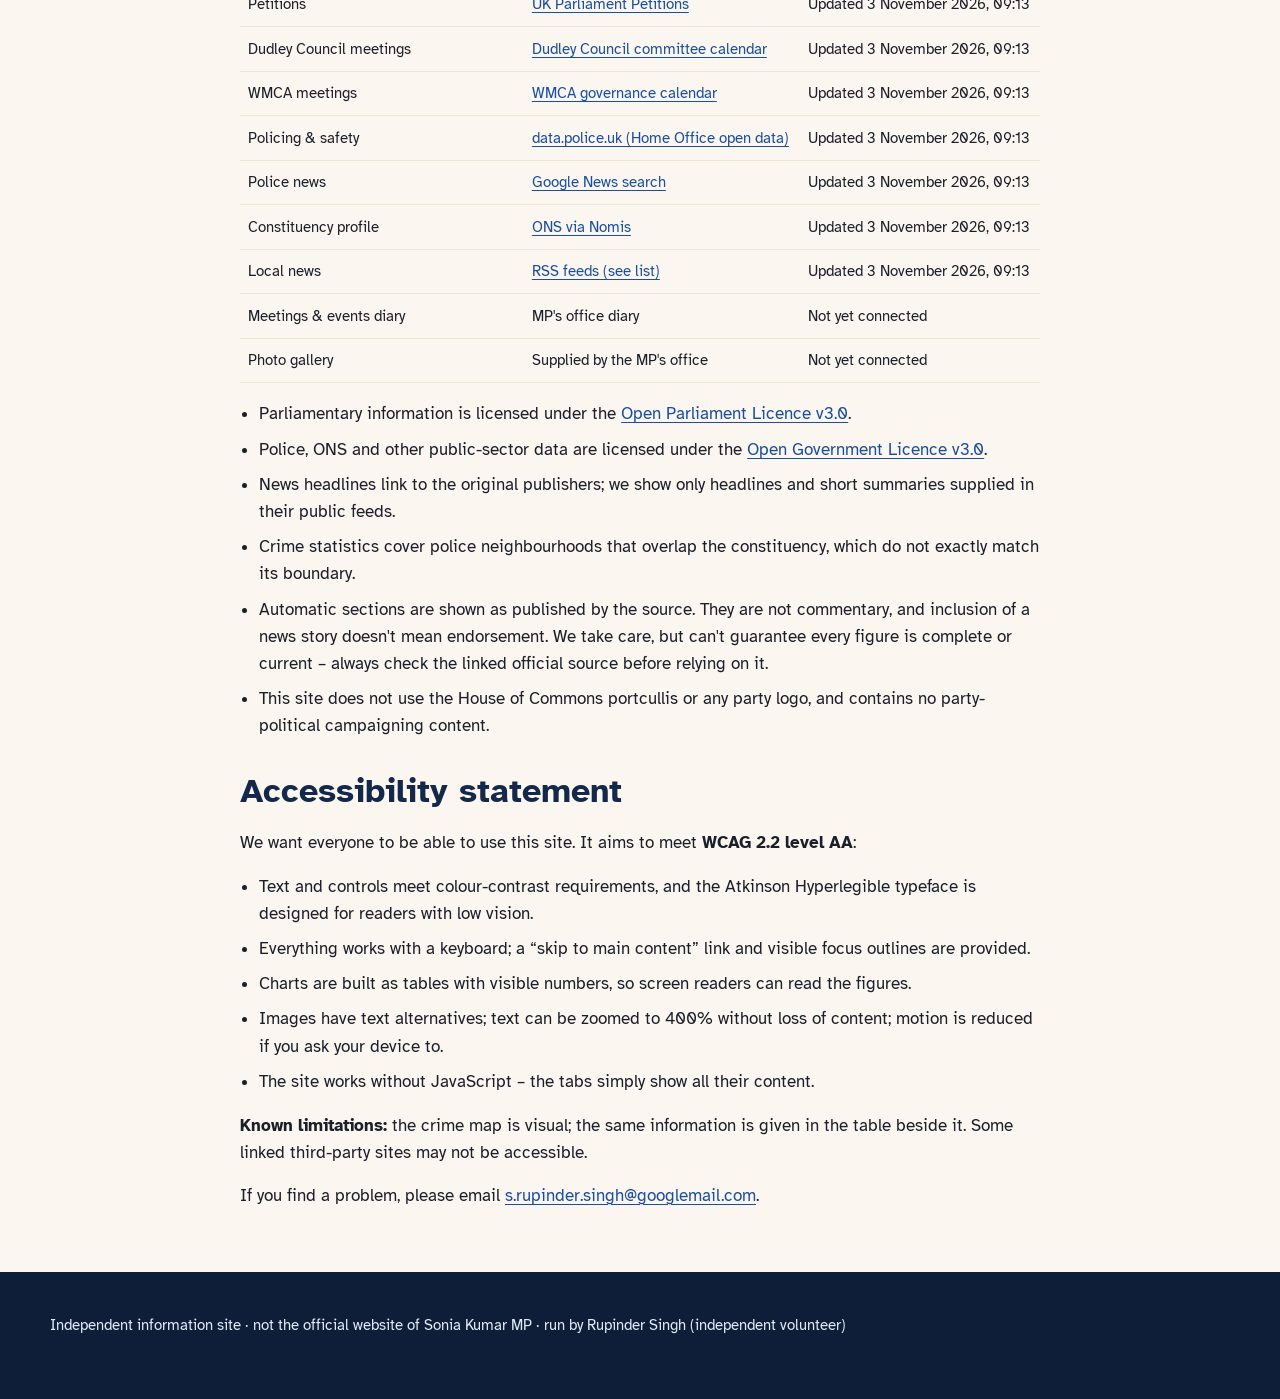
==== commit c58f4c8c: "Shorter Commons week list; tidy police priority text Co-Authored-By: Claude Opus 5.5 <noreply@anthro" ====
--- a/privacy.html
+++ b/privacy.html
@@ -49,7 +49,7 @@
 </div></header>
 <main id="main" class="wrap prose" tabindex="-1">
 <h1>Privacy, data sources &amp; accessibility</h1>
-<p class="muted">Last reviewed 3 November 2026, 09:16</p>
+<p class="muted">Last reviewed 3 November 2026, 09:18</p>
 
 <h2 id="privacy">Privacy notice</h2>
 <p><strong>Who runs this site:</strong> Rupinder Singh (independent volunteer) (contact: <a href="mailto:s.rupinder.singh@googlemail.com">s.rupinder.singh@googlemail.com</a>). This is an independent information website, not the official website of Sonia Kumar MP or the House of Commons. Independent prototype – not yet agreed with or endorsed by Sonia Kumar MP or her office.</p>
